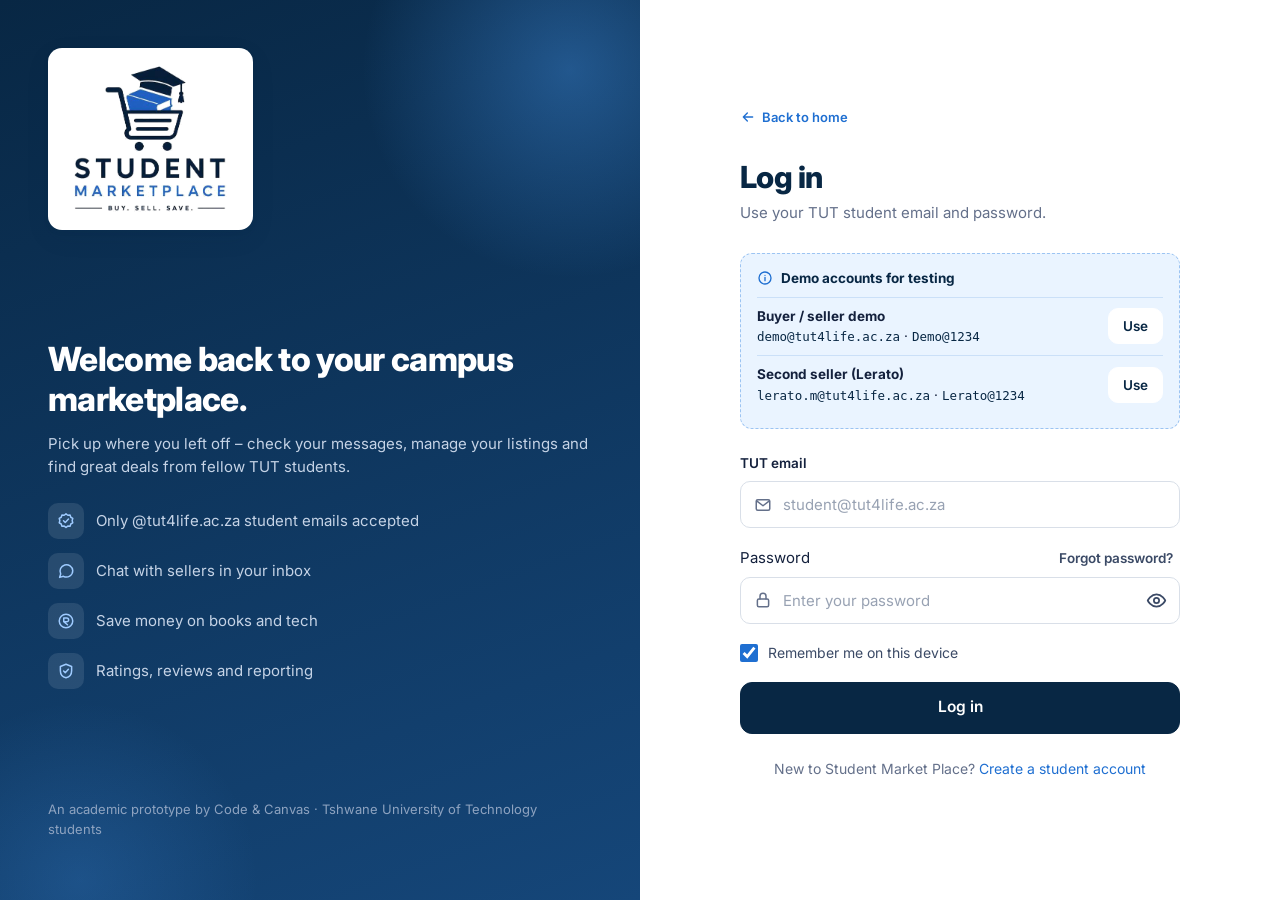
==== login.html @ 73129b5f "Complete Student Market Place prototype Co-Authored-By: Claude Opus 5.5 <noreply@anthropic.com>" ====
<!DOCTYPE html>
<html lang="en-ZA">
<head>
  <meta charset="utf-8">
  <meta name="viewport" content="width=device-width, initial-scale=1">
  <title>Log in | Student Market Place</title>
  <meta name="description" content="Log in to Student Market Place with your TUT student email.">
  <meta name="theme-color" content="#082744">
  <link rel="icon" href="favicon.ico" sizes="any">
  <link rel="apple-touch-icon" href="assets/images/apple-touch-icon.png">
  <link rel="preconnect" href="https://fonts.googleapis.com">
  <link rel="preconnect" href="https://fonts.gstatic.com" crossorigin>
  <link href="https://fonts.googleapis.com/css2?family=Inter:wght@400;500;600;700;800&display=swap" rel="stylesheet">
  <link rel="stylesheet" href="css/style.css">
  <script src="js/data.js" defer></script>
  <script src="js/app.js" defer></script>
  <script src="js/services.js" defer></script>
  <script src="js/auth.js" defer></script>
</head>
<body data-page="login" data-no-bottom-nav>
  <main id="main" class="auth-page">
    <aside class="auth-aside" aria-label="About Student Market Place">
      <a class="logo-chip" href="index.html" style="align-self:flex-start"><img src="assets/images/logo.png" alt="Student Marketplace – Buy. Sell. Save. (home)" width="419" height="400"></a>
      <div>
        <h2>Welcome back to your campus marketplace.</h2>
        <p>Pick up where you left off – check your messages, manage your listings and find great deals from fellow TUT students.</p>
        <ul id="aside-points"></ul>
      </div>
      <p class="aside-foot">An academic prototype by Code &amp; Canvas · Tshwane University of Technology students</p>
    </aside>

    <div class="auth-main">
      <div class="auth-card">
        <div class="auth-top">
          <a href="index.html" class="link-arrow small"><svg viewBox="0 0 24 24" fill="none" stroke="currentColor" stroke-width="2" stroke-linecap="round" stroke-linejoin="round" aria-hidden="true" style="transform:rotate(180deg)"><path d="M5 12h14M13 6l6 6-6 6"/></svg>Back to home</a>
          <img class="mobile-logo" src="assets/images/logo-mark.png" alt="Student Marketplace" width="40" height="40">
        </div>

        <h1>Log in</h1>
        <p class="lead">Use your TUT student email and password.</p>

        <div class="demo-box" id="demo-box">
          <div class="demo-title"><svg viewBox="0 0 24 24" fill="none" stroke="currentColor" stroke-width="2" stroke-linecap="round" aria-hidden="true"><circle cx="12" cy="12" r="9"/><path d="M12 11v5M12 8h.01"/></svg>Demo accounts for testing</div>
          <div class="demo-account">
            <div><strong>Buyer / seller demo</strong><br><code>demo@tut4life.ac.za</code> · <code>Demo@1234</code></div>
            <button type="button" class="btn btn-sm btn-white" data-demo="demo@tut4life.ac.za|Demo@1234">Use</button>
          </div>
          <div class="demo-account">
            <div><strong>Second seller (Lerato)</strong><br><code>lerato.m@tut4life.ac.za</code> · <code>Lerato@1234</code></div>
            <button type="button" class="btn btn-sm btn-white" data-demo="lerato.m@tut4life.ac.za|Lerato@1234">Use</button>
          </div>
        </div>

        <div id="form-alert" aria-live="assertive"></div>

        <form id="login-form" class="form-grid" novalidate>
          <div class="field">
            <label for="email">TUT email</label>
            <div class="input-group">
              <svg class="icon" viewBox="0 0 24 24" fill="none" stroke="currentColor" stroke-width="2" stroke-linecap="round" stroke-linejoin="round" aria-hidden="true"><rect x="3" y="5" width="18" height="14" rx="2"/><path d="m3.5 6.5 8.5 6.5 8.5-6.5"/></svg>
              <input class="input" id="email" type="email" autocomplete="username" placeholder="student@tut4life.ac.za" required>
            </div>
          </div>
          <div class="field">
            <div class="label-row"><label for="password">Password</label><button type="button" class="btn btn-ghost btn-sm" id="forgot-link" style="min-height:0;padding:2px 6px">Forgot password?</button></div>
            <div class="input-group">
              <svg class="icon" viewBox="0 0 24 24" fill="none" stroke="currentColor" stroke-width="2" stroke-linecap="round" stroke-linejoin="round" aria-hidden="true"><rect x="4.5" y="10.5" width="15" height="10.5" rx="2"/><path d="M8 10.5V7a4 4 0 0 1 8 0v3.5"/></svg>
              <input class="input" id="password" type="password" autocomplete="current-password" placeholder="Enter your password" required>
              <button type="button" class="icon-btn input-action" data-toggle-password="password" aria-label="Show password"></button>
            </div>
          </div>
          <label class="checkbox"><input type="checkbox" id="remember" checked> <span>Remember me on this device</span></label>
          <button type="submit" class="btn btn-primary btn-lg btn-block">Log in</button>
        </form>

        <p class="auth-switch">New to Student Market Place? <a href="register.html">Create a student account</a></p>
      </div>
    </div>
  </main>
</body>
</html>
---- css/style.css ----
/* ==========================================================
   Student Market Place – design system
   One stylesheet shared by every page:
   1. Tokens   2. Base   3. Layout   4. Components
   5. Header / footer / mobile nav   6. Page sections
   7. Responsive rules
   ========================================================== */

/* ---------- 1. Tokens ---------- */
:root {
  --navy: #082744;
  --navy-2: #0d3561;
  --navy-3: #154679;
  --blue: #1f6fd1;
  --blue-hover: #1a5fb4;
  --sky: #4da3ff;
  --light-blue: #eaf4ff;
  --light-blue-2: #d6e8ff;
  --white: #ffffff;
  --bg: #f6f8fb;
  --surface-2: #f9fbfd;
  --text: #14213d;
  --text-2: #3b4a66;
  --muted: #64708a;
  --border: #e5e7eb;
  --border-2: #edf0f5;
  --success: #0f7a55;
  --success-bg: #e7f7ef;
  --danger: #c8312b;
  --danger-bg: #fdecec;
  --warning: #a35a00;
  --warning-bg: #fff4e0;
  --star: #f5a524;

  --radius-sm: 10px;
  --radius: 12px;
  --radius-lg: 16px;
  --radius-pill: 999px;

  --shadow-xs: 0 1px 2px rgba(8, 39, 68, .06);
  --shadow-sm: 0 2px 8px rgba(8, 39, 68, .06), 0 1px 2px rgba(8, 39, 68, .04);
  --shadow: 0 8px 24px rgba(8, 39, 68, .08), 0 2px 6px rgba(8, 39, 68, .04);
  --shadow-lg: 0 20px 48px rgba(8, 39, 68, .14), 0 4px 12px rgba(8, 39, 68, .06);
  --ring: 0 0 0 3px rgba(31, 111, 209, .28);

  --font: "Inter", system-ui, -apple-system, "Segoe UI", Roboto, Arial, sans-serif;
  --ease: cubic-bezier(.2, .7, .2, 1);
  --t-fast: 150ms;
  --t: 220ms;

  --header-h: 68px;
  --bottom-nav-h: 0px;
  --container: 1200px;
  --gutter: 24px;
}

/* ---------- 2. Base ---------- */
*, *::before, *::after { box-sizing: border-box; }
html { -webkit-text-size-adjust: 100%; scroll-behavior: smooth; }
body {
  margin: 0;
  font-family: var(--font);
  font-size: 15px;
  line-height: 1.55;
  color: var(--text);
  background: var(--bg);
  -webkit-font-smoothing: antialiased;
  overflow-x: hidden;
  padding-bottom: var(--bottom-nav-h);
}
img, svg { display: block; max-width: 100%; }
svg { flex-shrink: 0; }
h1, h2, h3, h4 { margin: 0 0 .4em; line-height: 1.2; letter-spacing: -0.02em; color: var(--navy); }
h1 { font-size: clamp(1.9rem, 3.4vw, 2.75rem); font-weight: 800; }
h2 { font-size: clamp(1.4rem, 2.4vw, 1.85rem); font-weight: 800; }
h3 { font-size: 1.1rem; font-weight: 700; }
p { margin: 0 0 1em; }
a { color: var(--blue); text-decoration: none; }
a:hover { color: var(--blue-hover); }
button, input, select, textarea { font: inherit; color: inherit; }
button { cursor: pointer; }
:focus-visible { outline: 2px solid var(--blue); outline-offset: 2px; border-radius: 6px; }
::selection { background: var(--light-blue-2); }
.sr-only {
  position: absolute; width: 1px; height: 1px; padding: 0; margin: -1px;
  overflow: hidden; clip: rect(0, 0, 0, 0); white-space: nowrap; border: 0;
}
.skip-link {
  position: absolute; left: 12px; top: -60px; z-index: 200;
  background: var(--navy); color: #fff; padding: 10px 16px; border-radius: var(--radius-sm);
}
.skip-link:focus { top: 12px; color: #fff; }
.muted { color: var(--muted); }
.small { font-size: 13px; }
.nowrap { white-space: nowrap; }
.text-center { text-align: center; }
[hidden] { display: none !important; }

/* ---------- 3. Layout ---------- */
.container { width: 100%; max-width: var(--container); margin: 0 auto; padding: 0 var(--gutter); }
.section { padding: 72px 0; }
.section-sm { padding: 40px 0; }
.section-white { background: var(--white); }
.page { padding-top: 32px; padding-bottom: 72px; min-height: calc(100vh - var(--header-h) - 200px); }
.stack > * + * { margin-top: 16px; }
.row { display: flex; align-items: center; gap: 12px; }
.row-wrap { flex-wrap: wrap; }
.row-between { justify-content: space-between; }
.grid { display: grid; gap: 24px; }
.grid-2 { grid-template-columns: repeat(2, minmax(0, 1fr)); }
.grid-3 { grid-template-columns: repeat(3, minmax(0, 1fr)); }
.grid-4 { grid-template-columns: repeat(4, minmax(0, 1fr)); }

.section-head { display: flex; align-items: flex-end; justify-content: space-between; gap: 16px; margin-bottom: 28px; flex-wrap: wrap; }
.section-head h2 { margin: 0; }
.section-head p { margin: 6px 0 0; color: var(--muted); max-width: 560px; }
.eyebrow {
  display: inline-flex; align-items: center; gap: 6px;
  font-size: 12.5px; font-weight: 700; letter-spacing: .04em; color: var(--blue);
  background: var(--light-blue); padding: 6px 12px; border-radius: var(--radius-pill); margin-bottom: 14px;
}
.eyebrow svg { width: 15px; height: 15px; }
.link-arrow { display: inline-flex; align-items: center; gap: 6px; font-weight: 600; }
.link-arrow svg { width: 16px; height: 16px; transition: transform var(--t-fast) var(--ease); }
.link-arrow:hover svg { transform: translateX(3px); }

/* ---------- 4. Components ---------- */

/* Icons */
.icon { width: 20px; height: 20px; flex-shrink: 0; }
.icon-sm { width: 16px; height: 16px; }
.icon-xs { width: 14px; height: 14px; }

/* Buttons */
.btn {
  --btn-bg: var(--white); --btn-color: var(--navy); --btn-border: var(--border);
  display: inline-flex; align-items: center; justify-content: center; gap: 8px;
  min-height: 44px; padding: 10px 20px;
  font-weight: 600; font-size: 14.5px; line-height: 1.2; white-space: nowrap;
  color: var(--btn-color); background: var(--btn-bg);
  border: 1px solid var(--btn-border); border-radius: var(--radius-sm);
  transition: background var(--t-fast) var(--ease), border-color var(--t-fast) var(--ease),
              box-shadow var(--t-fast) var(--ease), transform var(--t-fast) var(--ease), color var(--t-fast);
  text-decoration: none;
}
.btn:hover { color: var(--btn-color); transform: translateY(-1px); box-shadow: var(--shadow-sm); }
.btn:active { transform: translateY(0); }
.btn:focus-visible { outline: none; box-shadow: var(--ring); }
.btn svg { width: 18px; height: 18px; }
.btn-primary { --btn-bg: var(--navy); --btn-color: #fff; --btn-border: var(--navy); }
.btn-primary:hover { --btn-bg: var(--navy-2); }
.btn-blue { --btn-bg: var(--blue); --btn-color: #fff; --btn-border: var(--blue); }
.btn-blue:hover { --btn-bg: var(--blue-hover); }
.btn-light { --btn-bg: var(--light-blue); --btn-color: var(--navy); --btn-border: transparent; }
.btn-light:hover { --btn-bg: var(--light-blue-2); }
.btn-outline { --btn-bg: transparent; --btn-color: var(--navy); --btn-border: #cfd8e6; }
.btn-outline:hover { --btn-bg: var(--white); --btn-border: var(--blue); }
.btn-ghost { --btn-bg: transparent; --btn-color: var(--text-2); --btn-border: transparent; }
.btn-ghost:hover { --btn-bg: var(--light-blue); box-shadow: none; }
.btn-danger { --btn-bg: var(--danger); --btn-color: #fff; --btn-border: var(--danger); }
.btn-danger:hover { --btn-bg: #ad2721; }
.btn-danger-soft { --btn-bg: var(--danger-bg); --btn-color: var(--danger); --btn-border: transparent; }
.btn-white { --btn-bg: #fff; --btn-color: var(--navy); --btn-border: #fff; }
.btn-on-dark { --btn-bg: rgba(255,255,255,.08); --btn-color: #fff; --btn-border: rgba(255,255,255,.28); }
.btn-on-dark:hover { --btn-bg: rgba(255,255,255,.16); }
.btn-sm { min-height: 36px; padding: 7px 14px; font-size: 13.5px; }
.btn-sm svg { width: 16px; height: 16px; }
.btn-lg { min-height: 52px; padding: 14px 26px; font-size: 15.5px; border-radius: var(--radius); }
.btn-block { width: 100%; }
.btn[disabled], .btn.is-disabled { opacity: .55; pointer-events: none; }
.icon-btn {
  position: relative; display: inline-grid; place-items: center;
  width: 42px; height: 42px; border-radius: var(--radius-sm);
  background: transparent; border: 1px solid transparent; color: var(--text-2);
  transition: background var(--t-fast), color var(--t-fast), border-color var(--t-fast);
}
.icon-btn:hover { background: var(--light-blue); color: var(--navy); }
.icon-btn svg { width: 21px; height: 21px; }
.icon-btn.bordered { border-color: var(--border); background: var(--white); }
.count-badge {
  position: absolute; top: 3px; right: 2px; min-width: 18px; height: 18px; padding: 0 5px;
  display: grid; place-items: center; border-radius: var(--radius-pill);
  background: var(--danger); color: #fff; font-size: 11px; font-weight: 700; line-height: 1;
  border: 2px solid #fff;
}

/* Cards */
.card {
  background: var(--white); border: 1px solid var(--border-2);
  border-radius: var(--radius-lg); box-shadow: var(--shadow-sm);
}
.card-pad { padding: 24px; }
.card-head { display: flex; align-items: center; justify-content: space-between; gap: 12px; padding: 18px 22px; border-bottom: 1px solid var(--border-2); }
.card-head h2, .card-head h3 { margin: 0; font-size: 1.05rem; }
.card-body { padding: 22px; }
.card-hover { transition: transform var(--t) var(--ease), box-shadow var(--t) var(--ease), border-color var(--t); }
.card-hover:hover { transform: translateY(-3px); box-shadow: var(--shadow); border-color: var(--light-blue-2); }

/* Badges */
.badge {
  display: inline-flex; align-items: center; gap: 5px;
  padding: 4px 10px; border-radius: var(--radius-pill);
  font-size: 12px; font-weight: 600; line-height: 1.3; white-space: nowrap;
  background: var(--light-blue); color: var(--navy-2);
}
.badge svg { width: 14px; height: 14px; }
.badge-verified { background: var(--success-bg); color: var(--success); }
.badge-sold { background: var(--navy); color: #fff; }
.badge-warning { background: var(--warning-bg); color: var(--warning); }
.badge-danger { background: var(--danger-bg); color: var(--danger); }
.badge-neutral { background: #eef1f6; color: var(--text-2); }
.badge-glass { background: rgba(255,255,255,.92); color: var(--navy); backdrop-filter: blur(6px); box-shadow: var(--shadow-xs); }
.verified-tick { color: var(--blue); width: 16px; height: 16px; flex-shrink: 0; }

/* Avatars */
.avatar {
  --size: 40px;
  width: var(--size); height: var(--size); flex-shrink: 0;
  display: inline-grid; place-items: center; border-radius: 50%;
  font-weight: 700; font-size: calc(var(--size) * .38); color: #fff; letter-spacing: .02em;
  background: var(--avatar-bg, var(--blue)); user-select: none;
}
.avatar-xs { --size: 24px; }
.avatar-sm { --size: 32px; }
.avatar-lg { --size: 56px; }
.avatar-xl { --size: 96px; border: 4px solid #fff; box-shadow: var(--shadow); }

/* Stars */
.stars { display: inline-flex; gap: 2px; color: var(--star); }
.stars svg { width: 16px; height: 16px; }
.stars .off { color: #d5dbe5; }
.rating-inline { display: inline-flex; align-items: center; gap: 4px; font-weight: 600; color: var(--text); font-size: 13px; }
.rating-inline svg { width: 14px; height: 14px; color: var(--star); fill: var(--star); }

/* Forms */
.form-grid { display: grid; gap: 18px; }
.form-row { display: grid; grid-template-columns: repeat(2, minmax(0, 1fr)); gap: 18px; }
.field { display: flex; flex-direction: column; gap: 7px; }
.field > label, .label { font-size: 13.5px; font-weight: 600; color: var(--text); }
.label-row { display: flex; justify-content: space-between; align-items: baseline; gap: 8px; }
.input, .select, .textarea {
  width: 100%; min-height: 46px; padding: 11px 14px;
  background: var(--white); border: 1px solid #d9dfe8; border-radius: var(--radius-sm);
  font-size: 15px; color: var(--text);
  transition: border-color var(--t-fast), box-shadow var(--t-fast), background var(--t-fast);
}
.input::placeholder, .textarea::placeholder { color: #98a2b3; }
.input:hover, .select:hover, .textarea:hover { border-color: #b9c4d4; }
.input:focus, .select:focus, .textarea:focus { outline: none; border-color: var(--blue); box-shadow: var(--ring); }
.textarea { min-height: 120px; resize: vertical; line-height: 1.5; }
.select {
  appearance: none; padding-right: 40px; cursor: pointer;
  background-image: url("data:image/svg+xml,%3Csvg xmlns='http://www.w3.org/2000/svg' viewBox='0 0 24 24' fill='none' stroke='%2364708a' stroke-width='2' stroke-linecap='round' stroke-linejoin='round'%3E%3Cpath d='m6 9 6 6 6-6'/%3E%3C/svg%3E");
  background-repeat: no-repeat; background-position: right 12px center; background-size: 18px;
}
.input-group { position: relative; }
.input-group .input { padding-left: 42px; }
.input-group > .icon { position: absolute; left: 14px; top: 50%; transform: translateY(-50%); color: var(--muted); width: 18px; height: 18px; pointer-events: none; }
.input-group .input-action { position: absolute; right: 6px; top: 50%; transform: translateY(-50%); width: 36px; height: 36px; }
.input-prefix { position: relative; }
.input-prefix span { position: absolute; left: 14px; top: 50%; transform: translateY(-50%); font-weight: 700; color: var(--muted); }
.input-prefix .input { padding-left: 34px; }
.hint { font-size: 12.5px; color: var(--muted); display: flex; align-items: center; gap: 6px; }
.hint svg { width: 14px; height: 14px; }
.field-msg { font-size: 13px; font-weight: 500; display: flex; align-items: flex-start; gap: 6px; }
.field-msg svg { width: 15px; height: 15px; margin-top: 2px; flex-shrink: 0; }
.field-msg.error { color: var(--danger); }
.field-msg.success { color: var(--success); }
.field.has-error .input, .field.has-error .select, .field.has-error .textarea { border-color: var(--danger); background: #fffafa; }
.field.has-error .input:focus, .field.has-error .textarea:focus { box-shadow: 0 0 0 3px rgba(200, 49, 43, .18); }
.field.is-valid .input { border-color: #5cc19b; }
.checkbox { display: inline-flex; align-items: flex-start; gap: 10px; cursor: pointer; font-size: 14px; color: var(--text-2); }
.checkbox input { width: 18px; height: 18px; margin: 2px 0 0; accent-color: var(--blue); flex-shrink: 0; }
.char-count { font-size: 12px; color: var(--muted); text-align: right; }

/* Alerts / banners */
.alert {
  display: flex; gap: 12px; align-items: flex-start;
  padding: 14px 16px; border-radius: var(--radius); font-size: 14px;
  background: var(--light-blue); color: var(--navy-2); border: 1px solid var(--light-blue-2);
}
.alert svg { width: 20px; height: 20px; flex-shrink: 0; margin-top: 1px; }
.alert strong { display: block; margin-bottom: 2px; }
.alert p { margin: 0; }
.alert-error { background: var(--danger-bg); color: #8f1f1a; border-color: #f7cfcd; }
.alert-success { background: var(--success-bg); color: #0b5c40; border-color: #bfe8d4; }
.alert-warning { background: var(--warning-bg); color: #7a4300; border-color: #fbdca8; }

/* Tabs */
.tabs { display: flex; gap: 4px; border-bottom: 1px solid var(--border); overflow-x: auto; scrollbar-width: none; }
.tabs::-webkit-scrollbar { display: none; }
.tab {
  position: relative; padding: 12px 16px; background: none; border: 0;
  font-weight: 600; color: var(--muted); white-space: nowrap;
  display: inline-flex; align-items: center; gap: 8px;
}
.tab:hover { color: var(--navy); }
.tab[aria-selected="true"] { color: var(--navy); }
.tab[aria-selected="true"]::after { content: ""; position: absolute; left: 12px; right: 12px; bottom: -1px; height: 3px; border-radius: 3px 3px 0 0; background: var(--blue); }
.tab .badge { padding: 2px 8px; font-size: 11.5px; }

/* Empty states */
.empty-state {
  text-align: center; padding: 48px 24px; max-width: 420px; margin: 0 auto;
  display: flex; flex-direction: column; align-items: center;
}
.empty-state .empty-icon {
  width: 72px; height: 72px; border-radius: 22px; display: grid; place-items: center;
  background: var(--light-blue); color: var(--blue); margin-bottom: 18px;
}
.empty-state .empty-icon svg { width: 32px; height: 32px; }
.empty-state h3 { margin-bottom: 6px; }
.empty-state p { color: var(--muted); margin-bottom: 20px; }

/* Skeleton loaders */
.skeleton { position: relative; overflow: hidden; background: #edf1f7; }
.skeleton::after {
  content: ""; position: absolute; inset: 0; transform: translateX(-100%);
  background: linear-gradient(90deg, transparent, rgba(255,255,255,.65), transparent);
  animation: shimmer 1.2s infinite;
}
.skeleton-line { height: 12px; border-radius: 6px; margin-top: 10px; }
@keyframes shimmer { to { transform: translateX(100%); } }

/* Modal */
.modal-backdrop {
  position: fixed; inset: 0; z-index: 300;
  background: rgba(8, 25, 45, .55); backdrop-filter: blur(3px);
  display: flex; align-items: center; justify-content: center; padding: 20px;
  opacity: 0; transition: opacity var(--t) var(--ease);
}
.modal-backdrop.open { opacity: 1; }
.modal {
  width: 100%; max-width: 480px; max-height: calc(100vh - 40px); overflow-y: auto;
  background: var(--white); border-radius: var(--radius-lg); box-shadow: var(--shadow-lg);
  transform: translateY(12px) scale(.98); transition: transform var(--t) var(--ease);
}
.modal-backdrop.open .modal { transform: none; }
.modal-lg { max-width: 600px; }
.modal-header { display: flex; align-items: flex-start; gap: 14px; padding: 22px 22px 0; }
.modal-header h2 { font-size: 1.2rem; margin: 0; }
.modal-header p { margin: 4px 0 0; color: var(--muted); font-size: 14px; }
.modal-icon { width: 44px; height: 44px; border-radius: 12px; display: grid; place-items: center; background: var(--light-blue); color: var(--blue); flex-shrink: 0; }
.modal-icon svg { width: 22px; height: 22px; }
.modal-icon.danger { background: var(--danger-bg); color: var(--danger); }
.modal-icon.success { background: var(--success-bg); color: var(--success); }
.modal-close { margin-left: auto; margin-top: -6px; margin-right: -8px; }
.modal-body { padding: 18px 22px; }
.modal-footer { display: flex; justify-content: flex-end; gap: 10px; padding: 0 22px 22px; flex-wrap: wrap; }
body.modal-open { overflow: hidden; }

/* Toasts */
.toast-region { position: fixed; z-index: 400; top: calc(var(--header-h) + 12px); right: 20px; display: flex; flex-direction: column; gap: 10px; pointer-events: none; }
.toast {
  pointer-events: auto; display: flex; align-items: center; gap: 12px;
  min-width: 260px; max-width: 380px; padding: 13px 16px;
  background: var(--navy); color: #fff; border-radius: var(--radius); box-shadow: var(--shadow-lg);
  font-size: 14px; font-weight: 500;
  transform: translateY(-8px); opacity: 0; transition: transform var(--t) var(--ease), opacity var(--t) var(--ease);
}
.toast.show { transform: none; opacity: 1; }
.toast .toast-icon { width: 28px; height: 28px; border-radius: 8px; display: grid; place-items: center; background: rgba(255,255,255,.12); flex-shrink: 0; }
.toast .toast-icon svg { width: 17px; height: 17px; }
.toast.success .toast-icon { background: #1d9a6c; }
.toast.error .toast-icon { background: var(--danger); }

/* Product cards */
.product-grid { display: grid; grid-template-columns: repeat(auto-fill, minmax(230px, 1fr)); gap: 22px; }
.product-card {
  position: relative; display: flex; flex-direction: column;
  background: var(--white); border: 1px solid var(--border-2); border-radius: var(--radius-lg);
  overflow: hidden; box-shadow: var(--shadow-xs);
  transition: transform var(--t) var(--ease), box-shadow var(--t) var(--ease), border-color var(--t);
}
.product-card:hover { transform: translateY(-4px); box-shadow: var(--shadow); border-color: var(--light-blue-2); }
.pc-media { position: relative; display: block; aspect-ratio: 4 / 3; background: #edf1f7; overflow: hidden; }
.pc-media img { width: 100%; height: 100%; object-fit: cover; transition: transform 400ms var(--ease), opacity var(--t); }
.pc-media img.loading { opacity: 0; }
.product-card:hover .pc-media img { transform: scale(1.04); }
.pc-media .badge { position: absolute; left: 12px; top: 12px; }
.pc-media .badge-sold { left: auto; right: 12px; top: auto; bottom: 12px; }
.product-card.is-sold .pc-media img { filter: grayscale(.6); opacity: .75; }
.fav-btn {
  position: absolute; top: 10px; right: 10px; z-index: 2;
  width: 36px; height: 36px; border-radius: 50%; display: grid; place-items: center;
  background: rgba(255,255,255,.94); border: 0; color: var(--text-2); box-shadow: var(--shadow-sm);
  transition: transform var(--t-fast) var(--ease), color var(--t-fast);
}
.fav-btn svg { width: 18px; height: 18px; transition: fill var(--t-fast); }
.fav-btn:hover { transform: scale(1.08); color: var(--danger); }
.fav-btn[aria-pressed="true"] { color: var(--danger); }
.fav-btn[aria-pressed="true"] svg { fill: var(--danger); animation: pop 280ms var(--ease); }
@keyframes pop { 50% { transform: scale(1.3); } }
.pc-body { padding: 14px 16px 16px; display: flex; flex-direction: column; gap: 8px; flex: 1; }
.pc-price { font-size: 1.25rem; font-weight: 800; color: var(--navy); letter-spacing: -0.02em; line-height: 1.1; }
.pc-title { font-size: 14.5px; font-weight: 600; margin: 0; line-height: 1.35; color: var(--text); display: -webkit-box; -webkit-line-clamp: 2; -webkit-box-orient: vertical; overflow: hidden; min-height: 2.7em; }
.pc-title a { color: inherit; }
.pc-title a::after { content: ""; position: absolute; inset: 0; z-index: 1; }
.pc-title a:focus-visible { outline: none; }
.product-card:focus-within { box-shadow: var(--ring), var(--shadow); }
.pc-meta { display: flex; flex-wrap: wrap; align-items: center; gap: 4px 10px; font-size: 12.5px; color: var(--muted); }
.pc-meta span { display: inline-flex; align-items: center; gap: 4px; }
.pc-meta svg { width: 13px; height: 13px; }
.pc-seller { display: flex; align-items: center; gap: 8px; padding-top: 10px; margin-top: auto; border-top: 1px solid var(--border-2); font-size: 13px; }
.pc-seller .name { font-weight: 600; color: var(--text); white-space: nowrap; overflow: hidden; text-overflow: ellipsis; }
.pc-seller .rating-inline { margin-left: auto; }
.pc-actions { display: flex; gap: 8px; position: relative; z-index: 2; }
.pc-actions .btn { flex: 1; }

/* Skeleton product card */
.product-card.skeleton-card .pc-media { aspect-ratio: 4 / 3; }

/* Mini list item (dashboard, messages previews) */
.list { display: flex; flex-direction: column; }
.list-item { display: flex; align-items: center; gap: 14px; padding: 14px 22px; border-bottom: 1px solid var(--border-2); }
.list-item:last-child { border-bottom: 0; }
.list-item .thumb { width: 56px; height: 56px; border-radius: 10px; object-fit: cover; flex-shrink: 0; background: #edf1f7; }
.list-item .grow { flex: 1; min-width: 0; }
.list-item .title { font-weight: 600; color: var(--text); white-space: nowrap; overflow: hidden; text-overflow: ellipsis; display: block; }
.list-item .sub { display: block; font-size: 13px; color: var(--muted); white-space: nowrap; overflow: hidden; text-overflow: ellipsis; }
a.list-item:hover { background: var(--surface-2); }

/* ---------- 5. Header / footer / mobile nav ---------- */
.site-header {
  position: sticky; top: 0; z-index: 100; height: var(--header-h);
  background: rgba(255, 255, 255, .9); backdrop-filter: saturate(180%) blur(14px);
  border-bottom: 1px solid var(--border-2);
}
.header-inner { height: 100%; display: flex; align-items: center; gap: 24px; }
.brand { display: flex; align-items: center; flex-shrink: 0; }
.brand img { height: 40px; width: auto; }
.brand .brand-mark { display: none; height: 38px; width: auto; }
.main-nav { display: flex; align-items: center; gap: 2px; margin: 0 auto; }
.main-nav a {
  position: relative; padding: 9px 14px; border-radius: var(--radius-sm);
  font-weight: 600; font-size: 14.5px; color: var(--text-2);
  transition: background var(--t-fast), color var(--t-fast);
}
.main-nav a:hover { background: var(--light-blue); color: var(--navy); }
.main-nav a[aria-current="page"] { color: var(--navy); }
.main-nav a[aria-current="page"]::after { content: ""; position: absolute; left: 14px; right: 14px; bottom: 2px; height: 2px; border-radius: 2px; background: var(--blue); }
.header-actions { display: flex; align-items: center; gap: 6px; }
.header-actions .btn { min-height: 40px; }
.menu-toggle { display: none; }
.user-menu { position: relative; }
.user-trigger { display: flex; align-items: center; gap: 8px; padding: 4px 8px 4px 4px; border-radius: var(--radius-pill); border: 1px solid var(--border); background: #fff; }
.user-trigger:hover { border-color: var(--light-blue-2); background: var(--surface-2); }
.user-trigger .name { font-weight: 600; font-size: 14px; }
.user-trigger svg { width: 16px; height: 16px; color: var(--muted); }
.dropdown {
  position: absolute; right: 0; top: calc(100% + 8px); min-width: 230px;
  background: #fff; border: 1px solid var(--border-2); border-radius: var(--radius); box-shadow: var(--shadow-lg);
  padding: 8px; opacity: 0; visibility: hidden; transform: translateY(-6px);
  transition: opacity var(--t-fast), transform var(--t-fast), visibility var(--t-fast);
}
.dropdown.open { opacity: 1; visibility: visible; transform: none; }
.dropdown-head { padding: 10px 12px 12px; border-bottom: 1px solid var(--border-2); margin-bottom: 6px; }
.dropdown-head strong { display: block; }
.dropdown a, .dropdown button {
  display: flex; align-items: center; gap: 10px; width: 100%;
  padding: 10px 12px; border-radius: 8px; border: 0; background: none; text-align: left;
  color: var(--text-2); font-weight: 500; font-size: 14px;
}
.dropdown a:hover, .dropdown button:hover { background: var(--light-blue); color: var(--navy); }
.dropdown svg { width: 18px; height: 18px; }
.dropdown .danger { color: var(--danger); }

/* Mobile drawer */
.mobile-menu {
  position: fixed; inset: var(--header-h) 0 0 0; z-index: 99;
  background: rgba(8, 25, 45, .4); opacity: 0; visibility: hidden; transition: opacity var(--t), visibility var(--t);
}
.mobile-menu.open { opacity: 1; visibility: visible; }
.mobile-menu-panel {
  background: #fff; padding: 12px var(--gutter) 24px; border-bottom-left-radius: 20px; border-bottom-right-radius: 20px;
  box-shadow: var(--shadow-lg); transform: translateY(-12px); transition: transform var(--t) var(--ease);
}
.mobile-menu.open .mobile-menu-panel { transform: none; }
.mobile-menu-panel a { display: flex; align-items: center; gap: 12px; padding: 13px 8px; font-weight: 600; color: var(--text); border-bottom: 1px solid var(--border-2); }
.mobile-menu-panel a svg { width: 20px; height: 20px; color: var(--blue); }
.mobile-menu-panel .btn-row { display: grid; grid-template-columns: 1fr 1fr; gap: 10px; margin-top: 18px; }
.mobile-menu-panel .btn-row a { border: 1px solid; justify-content: center; }

/* Bottom nav (mobile only) */
.bottom-nav { display: none; }

/* Footer */
.site-footer { background: var(--navy); color: #c5d3e6; padding: 56px 0 28px; margin-top: 0; }
.footer-grid { display: grid; grid-template-columns: 1.6fr 1fr 1fr 1.2fr; gap: 40px; }
.footer-brand .logo-chip { display: inline-flex; background: #fff; padding: 10px 14px; border-radius: var(--radius); margin-bottom: 16px; }
.footer-brand .logo-chip img { height: 36px; width: auto; }
.footer-brand p { color: #a9bbd3; font-size: 14px; max-width: 320px; }
.site-footer h3 { color: #fff; font-size: 14px; margin-bottom: 14px; }
.site-footer ul { list-style: none; margin: 0; padding: 0; display: grid; gap: 9px; }
.site-footer a { color: #c5d3e6; font-size: 14px; }
.site-footer a:hover { color: #fff; }
.footer-contact li { display: flex; gap: 10px; align-items: flex-start; font-size: 14px; }
.footer-contact svg { width: 17px; height: 17px; margin-top: 2px; color: var(--sky); flex-shrink: 0; }
.footer-bottom { display: flex; justify-content: space-between; gap: 16px; flex-wrap: wrap; border-top: 1px solid rgba(255,255,255,.1); margin-top: 40px; padding-top: 22px; font-size: 13px; color: #8ea3c0; }

/* ---------- 6. Page sections ---------- */

/* Hero */
.hero { position: relative; background: linear-gradient(180deg, #fff 0%, var(--bg) 100%); overflow: hidden; }
.hero::before {
  content: ""; position: absolute; width: 720px; height: 720px; right: -220px; top: -260px; border-radius: 50%;
  background: radial-gradient(circle, rgba(77,163,255,.18), rgba(77,163,255,0) 65%); pointer-events: none;
}
.hero-inner { position: relative; display: grid; grid-template-columns: 1.08fr .92fr; gap: 48px; align-items: center; padding-top: 64px; padding-bottom: 72px; }
.hero h1 { font-size: clamp(2.2rem, 4.6vw, 3.6rem); letter-spacing: -0.035em; margin-bottom: 16px; }
.hero h1 .accent { color: var(--blue); }
.hero-lead { font-size: 1.12rem; color: var(--text-2); max-width: 520px; margin-bottom: 28px; }
.hero-search {
  display: flex; align-items: center; gap: 0; background: #fff; border: 1px solid var(--border);
  border-radius: 14px; padding: 6px; box-shadow: var(--shadow); max-width: 600px;
}
.hero-search .hs-input { flex: 1; display: flex; align-items: center; gap: 10px; padding: 0 12px; min-width: 0; }
.hero-search .hs-input svg { width: 20px; height: 20px; color: var(--muted); flex-shrink: 0; }
.hero-search input { border: 0; outline: none; background: none; min-height: 46px; width: 100%; font-size: 15px; }
.hero-search select { border: 0; border-left: 1px solid var(--border); border-radius: 0; min-height: 34px; padding: 0 34px 0 14px; background-color: transparent; box-shadow: none; width: auto; color: var(--text-2); font-weight: 500; }
.hero-search select:focus { box-shadow: none; }
.hero-search .btn { margin-left: 6px; }
.hero-search-msg { margin-top: 10px; min-height: 20px; }
.hero-ctas { display: flex; gap: 12px; flex-wrap: wrap; margin-top: 14px; }
.hero-stats { display: flex; gap: 32px; margin-top: 36px; flex-wrap: wrap; }
.hero-stats strong { display: block; font-size: 1.5rem; color: var(--navy); font-weight: 800; letter-spacing: -0.02em; }
.hero-stats span { font-size: 13px; color: var(--muted); }

.hero-visual { position: relative; height: 470px; }
.hero-visual .float-card {
  position: absolute; width: 230px; background: #fff; border-radius: var(--radius-lg); box-shadow: var(--shadow-lg);
  overflow: hidden; border: 1px solid var(--border-2); transition: transform 400ms var(--ease);
}
.hero-visual .float-card img { aspect-ratio: 4/3; width: 100%; object-fit: cover; }
.hero-visual .float-card .fc-body { padding: 12px 14px 14px; }
.hero-visual .float-card .fc-price { font-weight: 800; color: var(--navy); font-size: 1.1rem; }
.hero-visual .float-card .fc-title { font-size: 13px; font-weight: 600; white-space: nowrap; overflow: hidden; text-overflow: ellipsis; }
.hero-visual .float-card .fc-meta { font-size: 12px; color: var(--muted); display: flex; align-items: center; gap: 4px; margin-top: 4px; }
.hero-visual .float-card .fc-meta svg { width: 12px; height: 12px; }
.hero-visual .fc-1 { left: 0; top: 36px; transform: rotate(-4deg); z-index: 2; }
.hero-visual .fc-2 { right: 0; top: 0; transform: rotate(3deg); }
.hero-visual .fc-3 { left: 30%; bottom: 0; transform: rotate(-1.5deg); z-index: 3; }
.hero-visual:hover .fc-1 { transform: rotate(-2deg) translateY(-6px); }
.hero-visual:hover .fc-2 { transform: rotate(1deg) translateY(-6px); }
.hero-chip {
  position: absolute; z-index: 4; display: flex; align-items: center; gap: 10px;
  background: #fff; border-radius: 14px; padding: 10px 14px; box-shadow: var(--shadow-lg); border: 1px solid var(--border-2);
  font-size: 13px; font-weight: 600; color: var(--navy);
}
.hero-chip .chip-icon { width: 32px; height: 32px; border-radius: 10px; display: grid; place-items: center; }
.hero-chip .chip-icon svg { width: 17px; height: 17px; }
.hero-chip small { display: block; font-weight: 500; color: var(--muted); font-size: 11.5px; }
.hero-chip.c-1 { left: -12px; bottom: 36px; }
.hero-chip.c-1 .chip-icon { background: var(--success-bg); color: var(--success); }
.hero-chip.c-2 { right: -12px; bottom: 110px; }
.hero-chip.c-2 .chip-icon { background: var(--light-blue); color: var(--blue); }

/* Trust bar */
.trust-bar { background: #fff; border-top: 1px solid var(--border-2); border-bottom: 1px solid var(--border-2); }
.trust-inner { display: grid; grid-template-columns: repeat(4, 1fr); }
.trust-item { display: flex; align-items: center; gap: 14px; padding: 22px 20px; }
.trust-item + .trust-item { border-left: 1px solid var(--border-2); }
.trust-item .ti-icon { width: 44px; height: 44px; border-radius: 12px; display: grid; place-items: center; background: var(--light-blue); color: var(--blue); flex-shrink: 0; }
.trust-item .ti-icon svg { width: 22px; height: 22px; }
.trust-item strong { display: block; font-size: 14.5px; color: var(--navy); }
.trust-item span { font-size: 13px; color: var(--muted); }

/* Category cards */
.category-grid { display: grid; grid-template-columns: repeat(4, minmax(0, 1fr)); gap: 16px; }
.category-card {
  display: flex; align-items: center; gap: 14px; padding: 18px;
  background: #fff; border: 1px solid var(--border-2); border-radius: var(--radius-lg); color: var(--text);
  transition: transform var(--t) var(--ease), box-shadow var(--t) var(--ease), border-color var(--t);
}
.category-card:hover { transform: translateY(-3px); box-shadow: var(--shadow); border-color: var(--light-blue-2); color: var(--text); }
.category-card .cat-icon { width: 48px; height: 48px; border-radius: 14px; display: grid; place-items: center; background: var(--light-blue); color: var(--blue); flex-shrink: 0; transition: background var(--t), color var(--t); }
.category-card:hover .cat-icon { background: var(--navy); color: #fff; }
.category-card .cat-icon svg { width: 23px; height: 23px; }
.category-card strong { display: block; font-size: 15px; color: var(--navy); }
.category-card span { font-size: 12.5px; color: var(--muted); }

/* How it works */
.steps { display: grid; grid-template-columns: repeat(4, minmax(0, 1fr)); gap: 20px; counter-reset: step; }
.step { position: relative; padding: 26px 22px; }
.step .step-num { position: absolute; top: 20px; right: 20px; font-size: 13px; font-weight: 800; color: var(--light-blue-2); font-size: 2.2rem; line-height: 1; }
.step .step-icon { width: 48px; height: 48px; border-radius: 14px; display: grid; place-items: center; background: var(--navy); color: #fff; margin-bottom: 18px; }
.step .step-icon svg { width: 22px; height: 22px; }
.step p { color: var(--muted); font-size: 14px; margin: 0; }

/* Safety */
.safety-wrap { display: grid; grid-template-columns: .9fr 1.1fr; gap: 48px; align-items: center; }
.safety-list { display: grid; grid-template-columns: repeat(2, minmax(0, 1fr)); gap: 14px; }
.safety-item { display: flex; gap: 12px; padding: 16px; background: #fff; border: 1px solid var(--border-2); border-radius: var(--radius); }
.safety-item svg { width: 22px; height: 22px; color: var(--blue); flex-shrink: 0; }
.safety-item strong { display: block; font-size: 14px; color: var(--navy); margin-bottom: 2px; }
.safety-item span { font-size: 13px; color: var(--muted); }
.safety-panel { background: var(--navy); color: #c5d3e6; border-radius: 20px; padding: 36px; position: relative; overflow: hidden; }
.safety-panel::after { content: ""; position: absolute; right: -80px; bottom: -80px; width: 240px; height: 240px; border-radius: 50%; background: radial-gradient(circle, rgba(77,163,255,.35), transparent 70%); }
.safety-panel h2 { color: #fff; }
.safety-panel .eyebrow { background: rgba(255,255,255,.1); color: #9fcbff; }

/* CTA band */
.cta-band {
  position: relative; overflow: hidden; border-radius: 24px; padding: 52px;
  background: linear-gradient(120deg, var(--navy) 0%, var(--navy-3) 100%); color: #c5d3e6;
  display: flex; align-items: center; justify-content: space-between; gap: 32px; flex-wrap: wrap;
}
.cta-band::before { content: ""; position: absolute; left: -60px; top: -120px; width: 320px; height: 320px; border-radius: 50%; background: radial-gradient(circle, rgba(77,163,255,.3), transparent 70%); }
.cta-band h2 { color: #fff; margin-bottom: 8px; }
.cta-band p { margin: 0; max-width: 520px; }
.cta-band > * { position: relative; }

/* Page header (inner pages) */
.page-header { background: #fff; border-bottom: 1px solid var(--border-2); padding: 32px 0 28px; }
.page-header h1 { font-size: clamp(1.6rem, 3vw, 2.1rem); margin-bottom: 4px; }
.page-header p { color: var(--muted); margin: 0; }
.breadcrumb { display: flex; align-items: center; gap: 6px; font-size: 13px; color: var(--muted); margin-bottom: 12px; flex-wrap: wrap; }
.breadcrumb a { color: var(--muted); }
.breadcrumb a:hover { color: var(--blue); }
.breadcrumb svg { width: 14px; height: 14px; }

/* Marketplace */
.market-toolbar { display: flex; gap: 12px; align-items: center; flex-wrap: wrap; margin-top: 20px; }
.market-toolbar .search-box { flex: 1; min-width: 240px; display: flex; gap: 8px; }
.market-toolbar .search-box .input-group { flex: 1; }
.market-toolbar .select { width: auto; min-width: 200px; }
.filter-toggle { display: none; }
.market-layout { display: grid; grid-template-columns: 260px minmax(0, 1fr); gap: 28px; align-items: start; }
.filters { position: sticky; top: calc(var(--header-h) + 20px); }
.filters .card-body { display: grid; gap: 22px; }
.filter-group h3 { font-size: 13px; text-transform: none; color: var(--text); margin-bottom: 10px; font-weight: 700; }
.chip-list { display: flex; flex-wrap: wrap; gap: 8px; }
.chip {
  display: inline-flex; align-items: center; gap: 6px; padding: 7px 12px; border-radius: var(--radius-pill);
  border: 1px solid var(--border); background: #fff; font-size: 13px; font-weight: 500; color: var(--text-2);
  transition: all var(--t-fast);
}
.chip:hover { border-color: var(--blue); color: var(--navy); }
.chip[aria-pressed="true"] { background: var(--navy); border-color: var(--navy); color: #fff; }
.radio-list { display: grid; gap: 4px; }
.radio-list label { display: flex; align-items: center; justify-content: space-between; gap: 10px; padding: 7px 10px; border-radius: 8px; cursor: pointer; font-size: 14px; color: var(--text-2); }
.radio-list label:hover { background: var(--light-blue); }
.radio-list input { accent-color: var(--blue); margin: 0 8px 0 0; }
.radio-list .count { font-size: 12px; color: var(--muted); background: var(--bg); border-radius: 999px; padding: 1px 8px; }
.price-range { display: grid; grid-template-columns: 1fr 1fr; gap: 8px; }
.price-range .input { min-height: 40px; padding: 8px 10px 8px 28px; font-size: 14px; }
.price-range .input-prefix span { left: 10px; font-size: 13px; }
.results-bar { display: flex; align-items: center; justify-content: space-between; gap: 12px; margin-bottom: 18px; flex-wrap: wrap; }
.results-bar .count { font-weight: 600; color: var(--text-2); }
.active-filters { display: flex; flex-wrap: wrap; gap: 8px; }
.active-filters .chip { background: var(--light-blue); border-color: transparent; color: var(--navy); }
.active-filters .chip svg { width: 14px; height: 14px; }
.drawer-head { display: none; }

/* Product detail */
.product-layout { display: grid; grid-template-columns: minmax(0, 1.15fr) minmax(0, .85fr); gap: 36px; align-items: start; }
.gallery { position: sticky; top: calc(var(--header-h) + 20px); }
.gallery-main { position: relative; border-radius: 20px; overflow: hidden; background: #edf1f7; aspect-ratio: 4 / 3; border: 1px solid var(--border-2); }
.gallery-main img { width: 100%; height: 100%; object-fit: cover; }
.gallery-main .badge { position: absolute; left: 16px; top: 16px; }
.gallery-thumbs { display: flex; gap: 10px; margin-top: 12px; }
.gallery-thumbs button { width: 84px; aspect-ratio: 4/3; border-radius: 10px; overflow: hidden; border: 2px solid transparent; padding: 0; background: none; }
.gallery-thumbs button[aria-current="true"] { border-color: var(--blue); }
.gallery-thumbs img { width: 100%; height: 100%; object-fit: cover; }
.product-info .title-row { display: flex; gap: 12px; align-items: flex-start; justify-content: space-between; }
.product-info h1 { font-size: clamp(1.5rem, 2.6vw, 2rem); margin-bottom: 8px; }
.product-price { font-size: 2.1rem; font-weight: 800; color: var(--navy); letter-spacing: -0.03em; margin: 6px 0 16px; }
.spec-grid { display: grid; grid-template-columns: repeat(2, minmax(0, 1fr)); gap: 10px; margin: 18px 0; }
.spec { background: var(--surface-2); border: 1px solid var(--border-2); border-radius: var(--radius); padding: 12px 14px; display: flex; gap: 10px; align-items: center; }
.spec svg { width: 18px; height: 18px; color: var(--blue); flex-shrink: 0; }
.spec small { display: block; font-size: 11.5px; color: var(--muted); font-weight: 500; }
.spec strong { font-size: 14px; color: var(--text); }
.action-stack { display: grid; gap: 10px; margin: 20px 0; }
.action-row { display: grid; grid-template-columns: 1fr 1fr; gap: 10px; }
.seller-card { display: flex; align-items: center; gap: 14px; padding: 18px; }
.seller-card .grow { flex: 1; min-width: 0; }
.seller-card strong { display: flex; align-items: center; gap: 6px; color: var(--navy); }
.seller-stats { display: flex; gap: 14px; font-size: 13px; color: var(--muted); margin-top: 4px; flex-wrap: wrap; }
.description { white-space: pre-line; color: var(--text-2); }
.review-item { padding: 18px 0; border-bottom: 1px solid var(--border-2); }
.review-item:last-child { border-bottom: 0; }
.review-head { display: flex; align-items: center; gap: 12px; margin-bottom: 8px; }
.review-head .grow { flex: 1; min-width: 0; }
.review-head strong { display: block; font-size: 14px; }
.review-item p { margin: 0; color: var(--text-2); font-size: 14px; }
.review-for { font-size: 12.5px; color: var(--muted); margin-top: 6px; }
.rating-summary { display: flex; align-items: center; gap: 16px; padding-bottom: 14px; border-bottom: 1px solid var(--border-2); }
.rating-summary .big { font-size: 2.4rem; font-weight: 800; color: var(--navy); line-height: 1; }
.tip-list { list-style: none; margin: 0; padding: 0; display: grid; gap: 12px; }
.tip-list li { display: flex; gap: 10px; font-size: 14px; color: var(--text-2); }
.tip-list svg { width: 18px; height: 18px; color: var(--success); flex-shrink: 0; margin-top: 2px; }

/* Star rating input */
.star-input { display: inline-flex; flex-direction: row-reverse; gap: 4px; }
.star-input input { position: absolute; opacity: 0; width: 1px; height: 1px; }
.star-input label { cursor: pointer; color: #d5dbe5; transition: color var(--t-fast), transform var(--t-fast); }
.star-input label svg { width: 34px; height: 34px; fill: currentColor; }
.star-input label:hover, .star-input label:hover ~ label, .star-input input:checked ~ label { color: var(--star); }
.star-input label:hover { transform: scale(1.08); }
.star-input input:focus-visible + label { outline: 2px solid var(--blue); outline-offset: 2px; border-radius: 6px; }

/* Auth pages */
.auth-page { min-height: 100vh; display: grid; grid-template-columns: 1fr 1fr; background: #fff; }
.auth-aside {
  position: relative; overflow: hidden; background: linear-gradient(160deg, var(--navy) 0%, var(--navy-3) 100%);
  color: #c5d3e6; padding: 48px; display: flex; flex-direction: column; justify-content: space-between;
}
.auth-aside::before { content: ""; position: absolute; right: -140px; top: -140px; width: 420px; height: 420px; border-radius: 50%; background: radial-gradient(circle, rgba(77,163,255,.35), transparent 70%); }
.auth-aside::after { content: ""; position: absolute; left: -100px; bottom: -160px; width: 360px; height: 360px; border-radius: 50%; background: radial-gradient(circle, rgba(77,163,255,.18), transparent 70%); }
.auth-aside > * { position: relative; z-index: 1; }
.auth-aside .logo-chip { display: inline-flex; background: #fff; padding: 12px 16px; border-radius: 14px; box-shadow: var(--shadow); }
.auth-aside .logo-chip img { height: 42px; width: auto; }
.auth-aside h2 { color: #fff; font-size: clamp(1.6rem, 2.6vw, 2.3rem); margin-bottom: 12px; }
.auth-aside ul { list-style: none; padding: 0; margin: 24px 0 0; display: grid; gap: 14px; }
.auth-aside li { display: flex; align-items: center; gap: 12px; }
.auth-aside li .li-icon { width: 36px; height: 36px; border-radius: 10px; display: grid; place-items: center; background: rgba(255,255,255,.1); color: #9fcbff; flex-shrink: 0; }
.auth-aside li svg { width: 18px; height: 18px; }
.auth-aside .aside-foot { font-size: 13px; color: #8ea3c0; }
.auth-main { display: flex; flex-direction: column; justify-content: center; padding: 48px; }
.auth-card { width: 100%; max-width: 440px; margin: 0 auto; }
.auth-card .auth-top { display: flex; justify-content: space-between; align-items: center; margin-bottom: 32px; }
.auth-card .auth-top .mobile-logo { display: none; }
.auth-card h1 { font-size: 1.9rem; margin-bottom: 6px; }
.auth-card .lead { color: var(--muted); margin-bottom: 28px; }
.auth-switch { text-align: center; margin-top: 24px; color: var(--muted); font-size: 14px; }
.demo-box { border: 1px dashed #9cc4f2; background: var(--light-blue); border-radius: var(--radius); padding: 14px 16px; margin-bottom: 24px; font-size: 13.5px; }
.demo-box .demo-title { display: flex; align-items: center; gap: 8px; font-weight: 700; color: var(--navy); margin-bottom: 8px; }
.demo-box .demo-title svg { width: 16px; height: 16px; color: var(--blue); }
.demo-account { display: flex; align-items: center; justify-content: space-between; gap: 10px; padding: 8px 0; border-top: 1px solid rgba(31,111,209,.15); }
.demo-account code { font-family: ui-monospace, Consolas, monospace; font-size: 12.5px; color: var(--navy); }
.password-strength { display: grid; grid-template-columns: repeat(4, 1fr); gap: 4px; margin-top: 2px; }
.password-strength span { height: 4px; border-radius: 4px; background: var(--border); transition: background var(--t); }

/* Dashboard */
.dash-layout { display: grid; grid-template-columns: 250px minmax(0, 1fr); gap: 28px; align-items: start; }
.dash-sidebar { position: sticky; top: calc(var(--header-h) + 20px); padding: 14px; }
.dash-user { display: flex; align-items: center; gap: 12px; padding: 8px 8px 16px; border-bottom: 1px solid var(--border-2); margin-bottom: 10px; }
.dash-user strong { display: block; font-size: 14.5px; color: var(--navy); line-height: 1.3; }
.dash-nav { display: grid; gap: 2px; }
.dash-nav a, .dash-nav button {
  display: flex; align-items: center; gap: 12px; padding: 10px 12px; border-radius: 10px;
  font-weight: 600; font-size: 14px; color: var(--text-2); background: none; border: 0; width: 100%; text-align: left;
  transition: background var(--t-fast), color var(--t-fast);
}
.dash-nav a:hover, .dash-nav button:hover { background: var(--light-blue); color: var(--navy); }
.dash-nav a[aria-current="page"] { background: var(--navy); color: #fff; }
.dash-nav svg { width: 19px; height: 19px; }
.dash-nav .nav-count { margin-left: auto; background: var(--danger); color: #fff; font-size: 11px; border-radius: 999px; padding: 1px 7px; }
.dash-nav hr { border: 0; border-top: 1px solid var(--border-2); margin: 8px 0; }
.dash-nav .logout { color: var(--danger); }
.welcome-card {
  position: relative; overflow: hidden; border-radius: 20px; padding: 30px 32px;
  background: linear-gradient(120deg, var(--navy) 0%, var(--navy-3) 100%); color: #c5d3e6;
  display: flex; justify-content: space-between; align-items: center; gap: 24px; flex-wrap: wrap;
}
.welcome-card::after { content: ""; position: absolute; right: -60px; top: -100px; width: 300px; height: 300px; border-radius: 50%; background: radial-gradient(circle, rgba(77,163,255,.35), transparent 70%); }
.welcome-card > * { position: relative; z-index: 1; }
.welcome-card h1 { color: #fff; font-size: clamp(1.5rem, 2.6vw, 2rem); margin: 10px 0 6px; }
.welcome-card p { margin: 0; }
.welcome-card .badge-verified { background: rgba(31, 214, 145, .15); color: #7ff0c1; }
.stat-grid { display: grid; grid-template-columns: repeat(4, minmax(0, 1fr)); gap: 16px; }
.stat-card { padding: 20px; display: flex; flex-direction: column; gap: 12px; }
.stat-card .stat-top { display: flex; justify-content: space-between; align-items: center; }
.stat-card .stat-icon { width: 42px; height: 42px; border-radius: 12px; display: grid; place-items: center; background: var(--light-blue); color: var(--blue); }
.stat-card .stat-icon svg { width: 20px; height: 20px; }
.stat-card .stat-value { font-size: 1.85rem; font-weight: 800; color: var(--navy); letter-spacing: -0.03em; line-height: 1; }
.stat-card .stat-label { font-size: 13px; color: var(--muted); font-weight: 500; }
.quick-grid { display: grid; grid-template-columns: repeat(3, minmax(0, 1fr)); gap: 14px; }
.quick-card { display: flex; align-items: center; gap: 14px; padding: 16px 18px; color: var(--text); }
.quick-card:hover { color: var(--text); }
.quick-card .qc-icon { width: 42px; height: 42px; border-radius: 12px; display: grid; place-items: center; background: var(--light-blue); color: var(--blue); flex-shrink: 0; transition: background var(--t), color var(--t); }
.quick-card:hover .qc-icon { background: var(--navy); color: #fff; }
.quick-card .qc-icon svg { width: 20px; height: 20px; }
.quick-card strong { display: block; font-size: 14.5px; color: var(--navy); }
.quick-card span { font-size: 12.5px; color: var(--muted); }
.dash-columns { display: grid; grid-template-columns: minmax(0, 1.4fr) minmax(0, 1fr); gap: 20px; }
.activity { position: relative; }
.activity-item { display: flex; gap: 14px; padding: 12px 22px; }
.activity-item .a-icon { width: 34px; height: 34px; border-radius: 10px; display: grid; place-items: center; background: var(--light-blue); color: var(--blue); flex-shrink: 0; }
.activity-item .a-icon svg { width: 17px; height: 17px; }
.activity-item p { margin: 0; font-size: 14px; color: var(--text-2); }
.activity-item time { font-size: 12px; color: var(--muted); }
.platform-stats { display: grid; grid-template-columns: repeat(3, minmax(0, 1fr)); gap: 0; }
.platform-stats div { padding: 16px 22px; border-right: 1px solid var(--border-2); border-bottom: 1px solid var(--border-2); }
.platform-stats div:nth-child(3n) { border-right: 0; }
.platform-stats div:nth-last-child(-n+3) { border-bottom: 0; }
.platform-stats strong { display: block; font-size: 1.3rem; font-weight: 800; color: var(--navy); }
.platform-stats span { font-size: 12.5px; color: var(--muted); }
.table-like .list-item { gap: 16px; }
.listing-actions { display: flex; gap: 6px; flex-wrap: wrap; justify-content: flex-end; }

/* Sell page */
.sell-layout { display: grid; grid-template-columns: minmax(0, 1fr) 340px; gap: 28px; align-items: start; }
.form-section { padding: 24px; }
.form-section + .form-section { margin-top: 18px; }
.form-section-head { display: flex; align-items: center; gap: 12px; margin-bottom: 18px; }
.form-section-head .fs-num { width: 30px; height: 30px; border-radius: 9px; display: grid; place-items: center; background: var(--navy); color: #fff; font-weight: 700; font-size: 13px; flex-shrink: 0; }
.form-section-head h2 { font-size: 1.05rem; margin: 0; }
.form-section-head p { margin: 0; font-size: 13px; color: var(--muted); }
.dropzone {
  position: relative; display: flex; flex-direction: column; align-items: center; justify-content: center; text-align: center;
  padding: 32px 20px; border: 2px dashed #bcd3ee; border-radius: var(--radius-lg); background: var(--surface-2);
  cursor: pointer; transition: border-color var(--t-fast), background var(--t-fast);
}
.dropzone:hover, .dropzone.dragover { border-color: var(--blue); background: var(--light-blue); }
.dropzone input { position: absolute; inset: 0; opacity: 0; cursor: pointer; }
.dropzone .dz-icon { width: 52px; height: 52px; border-radius: 14px; display: grid; place-items: center; background: #fff; color: var(--blue); box-shadow: var(--shadow-sm); margin-bottom: 12px; }
.dropzone .dz-icon svg { width: 24px; height: 24px; }
.dropzone strong { color: var(--navy); }
.dropzone:focus-within { box-shadow: var(--ring); }
.upload-preview { display: flex; align-items: center; gap: 14px; padding: 12px; border: 1px solid var(--border); border-radius: var(--radius); margin-top: 12px; }
.upload-preview img { width: 72px; height: 54px; object-fit: cover; border-radius: 8px; }
.option-cards { display: grid; grid-template-columns: repeat(auto-fill, minmax(120px, 1fr)); gap: 10px; }
.option-card { position: relative; }
.option-card input { position: absolute; opacity: 0; }
.option-card label { display: block; padding: 12px; border: 1px solid var(--border); border-radius: var(--radius-sm); text-align: center; font-weight: 600; font-size: 13.5px; cursor: pointer; transition: all var(--t-fast); background: #fff; }
.option-card label:hover { border-color: var(--blue); }
.option-card input:checked + label { border-color: var(--blue); background: var(--light-blue); color: var(--navy); box-shadow: inset 0 0 0 1px var(--blue); }
.option-card input:focus-visible + label { box-shadow: var(--ring); }
.preview-sticky { position: sticky; top: calc(var(--header-h) + 20px); }
.preview-label { font-size: 12.5px; font-weight: 700; color: var(--muted); text-transform: uppercase; letter-spacing: .06em; margin-bottom: 10px; display: flex; align-items: center; gap: 6px; }
.preview-label svg { width: 15px; height: 15px; }
.preview-sticky .product-card:hover { transform: none; }
.success-panel { text-align: center; padding: 48px 28px; }
.success-panel .success-icon { width: 72px; height: 72px; border-radius: 50%; display: grid; place-items: center; background: var(--success-bg); color: var(--success); margin: 0 auto 18px; }
.success-panel .success-icon svg { width: 34px; height: 34px; }

/* Messages */
.messages-page { padding-top: 24px; padding-bottom: 24px; }
.inbox {
  display: grid; grid-template-columns: 340px minmax(0, 1fr);
  height: calc(100vh - var(--header-h) - 48px - var(--bottom-nav-h)); min-height: 520px;
  background: #fff; border: 1px solid var(--border-2); border-radius: 20px; box-shadow: var(--shadow-sm); overflow: hidden;
}
.inbox-sidebar { border-right: 1px solid var(--border-2); display: flex; flex-direction: column; min-height: 0; }
.inbox-sidebar-head { padding: 18px 18px 12px; }
.inbox-sidebar-head h1 { font-size: 1.3rem; margin-bottom: 12px; display: flex; align-items: center; gap: 8px; }
.inbox-sidebar-head .input { min-height: 40px; font-size: 14px; }
.convo-list { overflow-y: auto; flex: 1; padding: 4px 8px 12px; }
.convo {
  display: flex; gap: 12px; align-items: flex-start; width: 100%; padding: 12px; border-radius: 12px;
  background: none; border: 0; text-align: left; transition: background var(--t-fast);
}
.convo:hover { background: var(--surface-2); }
.convo[aria-current="true"] { background: var(--light-blue); }
.convo .grow { flex: 1; min-width: 0; }
.convo .convo-top { display: flex; justify-content: space-between; gap: 8px; align-items: baseline; }
.convo .convo-name { font-weight: 700; font-size: 14px; color: var(--text); white-space: nowrap; overflow: hidden; text-overflow: ellipsis; }
.convo time { font-size: 11.5px; color: var(--muted); white-space: nowrap; }
.convo .convo-product { font-size: 12px; color: var(--blue); font-weight: 600; white-space: nowrap; overflow: hidden; text-overflow: ellipsis; }
.convo .convo-last { font-size: 13px; color: var(--muted); white-space: nowrap; overflow: hidden; text-overflow: ellipsis; display: flex; justify-content: space-between; gap: 8px; }
.convo.unread .convo-last span { color: var(--text); font-weight: 600; }
.unread-dot { min-width: 20px; height: 20px; padding: 0 6px; border-radius: 999px; background: var(--blue); color: #fff; font-size: 11px; font-weight: 700; display: inline-grid; place-items: center; flex-shrink: 0; }
.chat { display: flex; flex-direction: column; min-width: 0; min-height: 0; background: var(--surface-2); }
.chat-header { display: flex; align-items: center; gap: 12px; padding: 14px 20px; background: #fff; border-bottom: 1px solid var(--border-2); }
.chat-header .grow { flex: 1; min-width: 0; }
.chat-header strong { display: flex; align-items: center; gap: 6px; color: var(--navy); }
.chat-back { display: none; }
.chat-product { display: flex; align-items: center; gap: 12px; margin: 14px 20px 0; padding: 10px 12px; background: #fff; border: 1px solid var(--border-2); border-radius: 14px; box-shadow: var(--shadow-xs); }
.chat-product img { width: 52px; height: 40px; object-fit: cover; border-radius: 8px; }
.chat-product .grow { flex: 1; min-width: 0; }
.chat-product .title { font-weight: 600; font-size: 13.5px; white-space: nowrap; overflow: hidden; text-overflow: ellipsis; display: block; color: var(--text); }
.chat-product .price { font-weight: 800; color: var(--navy); font-size: 13.5px; }
.chat-messages { flex: 1; overflow-y: auto; padding: 20px; display: flex; flex-direction: column; gap: 6px; }
.day-divider { align-self: center; font-size: 11.5px; font-weight: 600; color: var(--muted); background: #fff; border: 1px solid var(--border-2); border-radius: 999px; padding: 3px 12px; margin: 10px 0; }
.bubble-row { display: flex; flex-direction: column; max-width: 72%; }
.bubble-row.me { align-self: flex-end; align-items: flex-end; }
.bubble-row.them { align-self: flex-start; align-items: flex-start; }
.bubble { padding: 10px 14px; border-radius: 16px; font-size: 14.5px; line-height: 1.45; word-wrap: break-word; overflow-wrap: anywhere; white-space: pre-wrap; }
.me .bubble { background: var(--navy); color: #fff; border-bottom-right-radius: 5px; }
.them .bubble { background: #fff; color: var(--text); border: 1px solid var(--border-2); border-bottom-left-radius: 5px; box-shadow: var(--shadow-xs); }
.bubble-time { font-size: 11px; color: var(--muted); margin: 3px 4px 6px; display: flex; align-items: center; gap: 4px; }
.bubble-time svg { width: 13px; height: 13px; color: var(--blue); }
.bubble-row.new { animation: bubbleIn 260ms var(--ease); }
@keyframes bubbleIn { from { opacity: 0; transform: translateY(8px) scale(.98); } to { opacity: 1; transform: none; } }
.typing { display: inline-flex; gap: 4px; padding: 12px 14px; background: #fff; border: 1px solid var(--border-2); border-radius: 16px; border-bottom-left-radius: 5px; }
.typing span { width: 7px; height: 7px; border-radius: 50%; background: #a6b2c4; animation: blink 1.2s infinite; }
.typing span:nth-child(2) { animation-delay: .15s; }
.typing span:nth-child(3) { animation-delay: .3s; }
@keyframes blink { 0%, 60%, 100% { opacity: .3; transform: translateY(0); } 30% { opacity: 1; transform: translateY(-3px); } }
.composer { display: flex; gap: 10px; align-items: flex-end; padding: 14px 20px; background: #fff; border-top: 1px solid var(--border-2); }
.composer .textarea { min-height: 46px; max-height: 140px; resize: none; padding: 12px 14px; border-radius: 14px; }
.composer .btn { min-height: 46px; border-radius: 14px; }
.composer-error { padding: 0 20px 10px; background: #fff; }
.chat-empty { flex: 1; display: grid; place-items: center; }

/* Profile */
.profile-cover { height: 180px; background: linear-gradient(120deg, var(--navy) 0%, var(--navy-3) 60%, var(--blue) 140%); position: relative; overflow: hidden; }
.profile-cover::after { content: ""; position: absolute; right: 10%; top: -120px; width: 360px; height: 360px; border-radius: 50%; background: radial-gradient(circle, rgba(77,163,255,.35), transparent 70%); }
.profile-head { margin-top: -64px; position: relative; z-index: 1; padding: 0 24px 24px; }
.profile-head-inner { display: flex; align-items: flex-end; gap: 20px; flex-wrap: wrap; }
.profile-head .avatar-xl { --size: 112px; }
.profile-head .grow { flex: 1; min-width: 220px; padding-top: 72px; }
.profile-head h1 { font-size: 1.7rem; margin-bottom: 6px; }
.profile-meta { display: flex; flex-wrap: wrap; gap: 8px 16px; align-items: center; font-size: 13.5px; color: var(--muted); }
.profile-meta span { display: inline-flex; align-items: center; gap: 6px; }
.profile-meta svg { width: 15px; height: 15px; }
.profile-stats { display: grid; grid-template-columns: repeat(4, minmax(0, 1fr)); border-top: 1px solid var(--border-2); }
.profile-stats div { padding: 18px 24px; text-align: center; }
.profile-stats div + div { border-left: 1px solid var(--border-2); }
.profile-stats strong { display: block; font-size: 1.4rem; font-weight: 800; color: var(--navy); }
.profile-stats span { font-size: 12.5px; color: var(--muted); }

/* About */
.about-hero { background: linear-gradient(180deg, #fff, var(--bg)); padding: 64px 0 40px; }
.aim-card { padding: 24px; }
.aim-card .aim-icon { width: 48px; height: 48px; border-radius: 14px; display: grid; place-items: center; background: var(--light-blue); color: var(--blue); margin-bottom: 16px; }
.aim-card .aim-icon svg { width: 22px; height: 22px; }
.aim-card p { color: var(--muted); font-size: 14px; margin: 0; }
.team-grid { display: grid; grid-template-columns: repeat(auto-fill, minmax(200px, 1fr)); gap: 14px; }
.team-member { display: flex; align-items: center; gap: 12px; padding: 14px 16px; }
.team-member strong { display: block; font-size: 14px; color: var(--navy); }
.team-member div span { font-size: 12.5px; color: var(--muted); }
.team-member.lead { border-color: var(--light-blue-2); background: var(--light-blue); }
.flow { display: flex; flex-wrap: wrap; align-items: center; gap: 8px; }
.flow .flow-step { padding: 8px 14px; background: #fff; border: 1px solid var(--border); border-radius: 999px; font-size: 13px; font-weight: 600; color: var(--navy); }
.flow svg { width: 16px; height: 16px; color: var(--muted); }

/* Terms / prose */
.prose { max-width: 760px; }
.prose h2 { font-size: 1.2rem; margin-top: 32px; }
.prose p, .prose li { color: var(--text-2); }
.prose ul { padding-left: 20px; }
.prose li { margin-bottom: 6px; }

/* Utility spacing */
.mt-0 { margin-top: 0; } .mt-8 { margin-top: 8px; } .mt-16 { margin-top: 16px; } .mt-24 { margin-top: 24px; } .mt-32 { margin-top: 32px; } .mt-48 { margin-top: 48px; }
.mb-0 { margin-bottom: 0; } .mb-8 { margin-bottom: 8px; } .mb-16 { margin-bottom: 16px; } .mb-24 { margin-bottom: 24px; }

/* ---------- 7. Responsive ---------- */
@media (max-width: 1100px) {
  .stat-grid { grid-template-columns: repeat(2, minmax(0, 1fr)); }
  .quick-grid { grid-template-columns: repeat(2, minmax(0, 1fr)); }
  .dash-columns { grid-template-columns: minmax(0, 1fr); }
  .steps { grid-template-columns: repeat(2, minmax(0, 1fr)); }
  .footer-grid { grid-template-columns: 1fr 1fr; }
  .hero-visual { height: 420px; }
  .hero-visual .float-card { width: 200px; }
  .sell-layout { grid-template-columns: minmax(0, 1fr) 290px; }
}

@media (max-width: 960px) {
  :root { --gutter: 20px; }
  .main-nav, .header-actions .hide-mobile { display: none; }
  .menu-toggle { display: inline-grid; }
  .header-inner { gap: 8px; }
  .header-actions { margin-left: auto; }
  .hero-inner { grid-template-columns: minmax(0, 1fr); padding-top: 40px; padding-bottom: 48px; }
  .hero-visual { display: none; }
  .trust-inner { grid-template-columns: repeat(2, 1fr); }
  .trust-item:nth-child(3) { border-left: 0; }
  .trust-item:nth-child(n+3) { border-top: 1px solid var(--border-2); }
  .category-grid { grid-template-columns: repeat(3, minmax(0, 1fr)); }
  .safety-wrap { grid-template-columns: 1fr; gap: 28px; }

  /* Marketplace filters become a slide-in drawer */
  .market-layout { grid-template-columns: minmax(0, 1fr); }
  .filter-toggle { display: inline-flex; }
  .filters {
    position: fixed; inset: 0 auto 0 0; z-index: 310; width: min(340px, 88vw); top: 0;
    border-radius: 0 20px 20px 0; overflow-y: auto; transform: translateX(-105%);
    transition: transform var(--t) var(--ease); box-shadow: var(--shadow-lg);
  }
  .filters.open { transform: none; }
  .drawer-head { display: flex; align-items: center; justify-content: space-between; padding: 16px 20px; border-bottom: 1px solid var(--border-2); }
  .drawer-head h2 { font-size: 1.1rem; margin: 0; }
  .filters-backdrop { position: fixed; inset: 0; z-index: 305; background: rgba(8,25,45,.45); }
  .filters .card-head { display: none; }

  .product-layout { grid-template-columns: minmax(0, 1fr); gap: 24px; }
  .gallery { position: static; }
  .auth-page { grid-template-columns: 1fr; }
  .auth-aside { display: none; }
  .auth-card .auth-top .mobile-logo { display: block; height: 36px; width: auto; }
  .dash-layout { grid-template-columns: minmax(0, 1fr); }
  .dash-sidebar { position: static; padding: 6px; overflow-x: auto; }
  .dash-sidebar .dash-user { display: none; }
  .dash-nav { display: flex; gap: 4px; }
  .dash-nav a, .dash-nav button { white-space: nowrap; width: auto; padding: 9px 12px; }
  .dash-nav hr { display: none; }
  .sell-layout { grid-template-columns: minmax(0, 1fr); }
  .preview-sticky { position: static; max-width: 340px; }
  .inbox { grid-template-columns: minmax(0, 1fr); border-radius: 16px; }
  .inbox-sidebar { border-right: 0; }
  .inbox.chat-open .inbox-sidebar { display: none; }
  .inbox:not(.chat-open) .chat { display: none; }
  .chat-back { display: inline-grid; }
}

@media (max-width: 768px) {
  :root { --bottom-nav-h: 64px; --header-h: 62px; }
  .bottom-nav {
    display: grid; grid-template-columns: repeat(5, 1fr); position: fixed; left: 0; right: 0; bottom: 0; z-index: 120;
    height: calc(var(--bottom-nav-h) + env(safe-area-inset-bottom)); padding-bottom: env(safe-area-inset-bottom);
    background: rgba(255,255,255,.96); backdrop-filter: blur(12px); border-top: 1px solid var(--border-2);
  }
  .bottom-nav a { position: relative; display: flex; flex-direction: column; align-items: center; justify-content: center; gap: 3px; font-size: 11px; font-weight: 600; color: var(--muted); }
  .bottom-nav a svg { width: 22px; height: 22px; }
  .bottom-nav a[aria-current="page"] { color: var(--navy); }
  .bottom-nav a[aria-current="page"]::before { content: ""; position: absolute; top: 0; width: 28px; height: 3px; border-radius: 0 0 3px 3px; background: var(--blue); }
  .bottom-nav .sell-fab span.fab { width: 44px; height: 44px; margin-top: -18px; border-radius: 14px; display: grid; place-items: center; background: var(--navy); color: #fff; box-shadow: var(--shadow); }
  .bottom-nav .count-badge { top: 4px; right: calc(50% - 22px); }
  .toast-region { top: auto; bottom: calc(var(--bottom-nav-h) + 12px); left: 16px; right: 16px; align-items: stretch; }
  .toast { min-width: 0; max-width: none; }
  .brand img.brand-full { display: none; }
  .brand .brand-mark { display: block; }
  .section { padding: 52px 0; }
  .site-footer { padding-top: 40px; }
  .footer-grid { grid-template-columns: 1fr; gap: 28px; }
  .grid-2, .grid-3, .grid-4 { grid-template-columns: 1fr; }
  .form-row { grid-template-columns: 1fr; }
  .cta-band { padding: 32px 24px; }
  .safety-list { grid-template-columns: 1fr; }
  .category-grid { display: flex; overflow-x: auto; scroll-snap-type: x mandatory; padding-bottom: 8px; margin: 0 calc(var(--gutter) * -1); padding-left: var(--gutter); padding-right: var(--gutter); scrollbar-width: none; }
  .category-grid::-webkit-scrollbar { display: none; }
  .category-card { flex: 0 0 168px; scroll-snap-align: start; flex-direction: column; align-items: flex-start; }
  .profile-stats { grid-template-columns: repeat(2, 1fr); }
  .profile-stats div:nth-child(3) { border-left: 0; }
  .profile-stats div:nth-child(n+3) { border-top: 1px solid var(--border-2); }
  .platform-stats { grid-template-columns: repeat(2, minmax(0, 1fr)); }
  .platform-stats div { border-right: 1px solid var(--border-2) !important; border-bottom: 1px solid var(--border-2) !important; }
  .platform-stats div:nth-child(2n) { border-right: 0 !important; }
  .platform-stats div:nth-last-child(-n+2) { border-bottom: 0 !important; }
  .messages-page { padding-top: 12px; padding-bottom: 12px; }
  .inbox { height: calc(100vh - var(--header-h) - 24px - var(--bottom-nav-h)); height: calc(100dvh - var(--header-h) - 24px - var(--bottom-nav-h)); min-height: 420px; }
  .bubble-row { max-width: 86%; }
  .chat-messages { padding: 14px; }
  .chat-product { margin: 10px 14px 0; }
  .composer { padding: 10px 12px; }
  .composer .btn span { display: none; }
}

@media (max-width: 640px) {
  :root { --gutter: 16px; }
  body { font-size: 14.5px; }
  .product-grid { grid-template-columns: repeat(2, minmax(0, 1fr)); gap: 12px; }
  .pc-body { padding: 10px 12px 12px; gap: 6px; }
  .pc-price { font-size: 1.05rem; }
  .pc-title { font-size: 13px; }
  .pc-meta { font-size: 11.5px; }
  .pc-meta .pc-campus { display: none; }
  .pc-seller { font-size: 12px; gap: 6px; padding-top: 8px; }
  .pc-seller .avatar { display: none; }
  .pc-actions { display: none; }
  .pc-media .badge { left: 8px; top: 8px; font-size: 11px; padding: 3px 8px; }
  .fav-btn { width: 32px; height: 32px; top: 6px; right: 6px; }
  .hero-search { flex-wrap: wrap; padding: 8px; }
  .hero-search .hs-input { flex-basis: 100%; border-bottom: 1px solid var(--border-2); padding-bottom: 4px; }
  .hero-search select { border-left: 0; flex: 1; padding-left: 8px; }
  .hero-ctas .btn { flex: 1; }
  .hero-stats { gap: 22px; }
  .trust-inner { grid-template-columns: 1fr 1fr; }
  .trust-item { padding: 16px 10px; gap: 10px; flex-direction: column; align-items: flex-start; }
  .trust-item .ti-icon { width: 38px; height: 38px; }
  .steps { grid-template-columns: 1fr; }
  .stat-grid { gap: 12px; }
  .stat-card { padding: 16px; }
  .stat-card .stat-value { font-size: 1.5rem; }
  .quick-grid { grid-template-columns: 1fr; }
  .welcome-card { padding: 24px; }
  .spec-grid { grid-template-columns: 1fr 1fr; }
  .action-row { grid-template-columns: 1fr; }
  .market-toolbar .select { flex: 1; min-width: 0; }
  .market-toolbar .search-box { min-width: 100%; }
  .auth-main { padding: 28px var(--gutter); }
  .modal-backdrop { align-items: flex-end; padding: 0; }
  .modal { border-radius: 20px 20px 0 0; max-height: 92vh; }
  .modal-footer .btn { flex: 1; }
  .card-pad, .form-section { padding: 18px; }
  .list-item { padding: 12px 16px; flex-wrap: wrap; }
  .list-item .listing-actions { width: 100%; justify-content: flex-start; }
  .profile-head { padding: 0 16px 20px; }
  .profile-head .grow { padding-top: 0; }
  .profile-head .avatar-xl { --size: 96px; }
  .profile-cover { height: 130px; }
}

@media (prefers-reduced-motion: reduce) {
  *, *::before, *::after { animation-duration: .01ms !important; transition-duration: .01ms !important; scroll-behavior: auto !important; }
}

/* Small extras */
.btn[aria-pressed="true"] { --btn-color: var(--danger); --btn-border: #f3c2bf; }
.btn[aria-pressed="true"] svg { fill: var(--danger); }
.card-pad h3 .icon { display: inline-block; vertical-align: -4px; color: var(--blue); }
.tip-list .icon, .tip-list svg { color: var(--blue); }
.review-head .stars { flex-shrink: 0; }
.convo .convo-last > span:first-child { min-width: 0; overflow: hidden; text-overflow: ellipsis; white-space: nowrap; }
.show-sm { display: none; }
@media (max-width: 640px) {
  .hide-sm { display: none !important; }
  .show-sm { display: inline; }
  .chat-header { padding: 10px 12px; gap: 10px; }
  .chat-header .chat-back { margin-left: -6px; }
}

/* Hero visual – clean desktop composition (one featured card + two stacked cards) */
.hero-visual { height: auto; display: grid; grid-template-columns: 1.2fr 1fr; grid-template-rows: auto auto; gap: 18px; align-items: center; padding: 28px 8px 36px; }
.hero-visual .float-card { position: relative; width: auto; left: auto; right: auto; top: auto; bottom: auto; transform: none; }
.hero-visual .fc-1 { grid-row: 1 / span 2; }
.hero-visual .fc-2 img, .hero-visual .fc-3 img { aspect-ratio: 16 / 10; }
.hero-visual .fc-1 .fc-body { padding: 16px 18px 18px; }
.hero-visual .fc-1 .fc-price { font-size: 1.35rem; }
.hero-visual .fc-1 .fc-title { font-size: 14px; }
.hero-visual .float-card:hover { transform: translateY(-4px); }
.hero-visual:hover .fc-1, .hero-visual:hover .fc-2 { transform: none; }
.hero-visual .fc-1:hover, .hero-visual .fc-2:hover, .hero-visual .fc-3:hover { transform: translateY(-4px); }
.hero-chip.c-1 { left: -18px; bottom: 6px; top: auto; right: auto; }
.hero-chip.c-2 { right: -14px; top: 0; bottom: auto; left: auto; }
.stat-grid { grid-template-columns: repeat(5, minmax(0, 1fr)); }
@media (max-width: 1100px) { .stat-grid { grid-template-columns: repeat(3, minmax(0, 1fr)); } }
@media (max-width: 640px) { .stat-grid { grid-template-columns: repeat(2, minmax(0, 1fr)); } }
.availability { display: flex; gap: 12px; align-items: flex-start; padding: 12px 14px; border-radius: var(--radius); background: var(--success-bg); color: #0b5c40; border: 1px solid #bfe8d4; }
.availability svg { width: 20px; height: 20px; margin-top: 1px; }
.availability strong { display: block; font-size: 14px; }
.availability span { font-size: 13px; }
.availability.is-sold { background: var(--warning-bg); color: #7a4300; border-color: #fbdca8; }

/* ---------- Project overview page ---------- */
.project-hero { background: linear-gradient(180deg, #fff, var(--bg)); padding: 40px 0 8px; }
.project-hero-inner { display: grid; grid-template-columns: minmax(0, 1.25fr) minmax(0, .75fr); gap: 48px; align-items: center; }
.project-hero h1 { font-size: clamp(2rem, 3.6vw, 2.8rem); letter-spacing: -0.03em; }
.project-photo { margin: 0; }
.project-photo img { width: 100%; aspect-ratio: 5 / 4; max-height: 420px; object-position: center 70%; object-fit: cover; border-radius: 20px; box-shadow: var(--shadow-lg); }
.project-photo figcaption { font-size: 12px; color: var(--muted); margin-top: 8px; text-align: right; }
.aim-list { list-style: none; padding: 0; margin: 8px 0 0; display: grid; grid-template-columns: 1fr 1fr; gap: 10px 20px; }
.aim-list li { display: flex; gap: 10px; align-items: flex-start; font-weight: 500; color: var(--text-2); font-size: 14.5px; }
.aim-list svg { width: 19px; height: 19px; color: var(--success); margin-top: 2px; }
.jump-nav { display: flex; flex-wrap: wrap; gap: 8px; margin: 36px 0 8px; padding: 10px; background: #fff; border: 1px solid var(--border-2); border-radius: 14px; box-shadow: var(--shadow-xs); }
.jump-nav a { padding: 8px 14px; border-radius: 10px; font-size: 13.5px; font-weight: 600; color: var(--text-2); }
.jump-nav a:hover { background: var(--light-blue); color: var(--navy); }
#features .quick-card span span { display: block; margin-top: 4px; line-height: 1.45; }

/* Flowchart */
.flowchart { display: flex; flex-direction: column; align-items: center; gap: 0; }
.fc-col { display: flex; flex-direction: column; align-items: center; gap: 0; }
.fc-paths { display: grid; grid-template-columns: 1fr 1fr; gap: 40px; width: 100%; max-width: 760px; margin-top: 14px; position: relative; }
.fc-paths::before { content: ""; position: absolute; top: -14px; left: 25%; right: 25%; height: 2px; background: #c8d3e2; }
.fc-step {
  min-width: 210px; text-align: center; padding: 11px 18px; border-radius: 10px; font-weight: 600; font-size: 14px;
  background: #fff; border: 1.5px solid #c8d3e2; color: var(--navy); transition: transform var(--t-fast), box-shadow var(--t-fast), border-color var(--t-fast);
}
a.fc-step:hover { transform: translateY(-2px); box-shadow: var(--shadow-sm); border-color: var(--blue); color: var(--navy); }
.fc-step.io { background: var(--light-blue); border-color: #9cc4f2; }
.fc-step.decision { background: #fff8e1; border-color: #f0c64c; color: #7a5600; border-radius: 999px; }
.fc-step.terminal { background: var(--navy); border-color: var(--navy); color: #fff; border-radius: 999px; }
.fc-step.primary { background: var(--blue); border-color: var(--blue); color: #fff; }
a.fc-step.terminal:hover, a.fc-step.primary:hover { color: #fff; }
.fc-arrow { color: #9aa7ba; height: 26px; display: grid; place-items: center; }
.fc-arrow svg { width: 18px; height: 18px; }
.fc-label { font-size: 12px; font-weight: 800; letter-spacing: .06em; text-transform: uppercase; margin-bottom: 8px; }
.fc-label.buyer { color: var(--blue); }
.fc-label.seller { color: #c2620a; }
.fc-note { font-size: 12px; color: var(--muted); margin: 6px 0; }

/* Data tables */
.table-wrap { overflow-x: auto; }
.data-table { width: 100%; border-collapse: collapse; font-size: 14px; }
.data-table th, .data-table td { text-align: left; padding: 13px 18px; border-bottom: 1px solid var(--border-2); vertical-align: top; }
.data-table thead th { font-size: 12px; text-transform: uppercase; letter-spacing: .05em; color: var(--muted); background: var(--surface-2); font-weight: 700; }
.data-table tbody th { color: var(--navy); font-weight: 700; white-space: nowrap; }
.data-table tbody tr:last-child th, .data-table tbody tr:last-child td { border-bottom: 0; }
.data-table td { color: var(--text-2); }
.data-table code { font-family: ui-monospace, Consolas, monospace; font-size: 12.5px; color: var(--blue); background: var(--light-blue); padding: 2px 6px; border-radius: 6px; }
.data-table .num { text-align: right; font-weight: 700; color: var(--navy); white-space: nowrap; }
.data-table .total td { background: var(--light-blue); font-weight: 800; color: var(--navy); }

/* Financial cards */
.fin-card { padding: 22px; display: flex; flex-direction: column; gap: 6px; position: relative; overflow: hidden; }
.fin-card::after { content: ""; position: absolute; right: -30px; top: -30px; width: 100px; height: 100px; border-radius: 50%; background: var(--light-blue); }
.fin-card > * { position: relative; z-index: 1; }
.fin-label { font-size: 12.5px; font-weight: 700; text-transform: uppercase; letter-spacing: .05em; color: var(--muted); }
.fin-value { font-size: 2rem; font-weight: 800; color: var(--navy); letter-spacing: -0.03em; line-height: 1.1; }
.fin-sub { font-size: 12.5px; color: var(--muted); }
.param-grid { display: grid; grid-template-columns: repeat(3, minmax(0, 1fr)); gap: 0; margin-top: 8px; }
.param-grid div { padding: 12px 0; border-bottom: 1px solid var(--border-2); padding-right: 16px; }
.param-grid span { display: block; font-size: 12px; color: var(--muted); font-weight: 600; text-transform: uppercase; letter-spacing: .04em; margin-bottom: 4px; }
.param-grid strong { font-size: 14px; color: var(--text); font-weight: 600; }

@media (max-width: 960px) {
  .project-hero-inner { grid-template-columns: minmax(0, 1fr); }
  .project-photo { display: none; }
  .param-grid { grid-template-columns: 1fr 1fr; }
}
@media (max-width: 640px) {
  .aim-list { grid-template-columns: 1fr; }
  .fc-paths { grid-template-columns: 1fr; gap: 24px; }
  .fc-paths::before { display: none; }
  .fc-step { min-width: 0; width: 100%; }
  .param-grid { grid-template-columns: 1fr; }
}
.project-link { display: flex; align-items: center; gap: 18px; padding: 22px 24px; color: var(--text); }
.project-link:hover { color: var(--text); }
.project-link .aim-icon { width: 48px; height: 48px; border-radius: 14px; display: grid; place-items: center; background: var(--light-blue); color: var(--blue); flex-shrink: 0; }
.project-link .aim-icon svg { width: 22px; height: 22px; }
.project-link .grow { flex: 1; min-width: 0; }
.project-link strong { display: block; font-size: 1.05rem; color: var(--navy); }
.project-link .grow span { font-size: 14px; color: var(--muted); }
section[id], [id].card { scroll-margin-top: calc(var(--header-h) + 16px); }

/* Real logo integration */
.brand { gap: 10px; color: var(--navy); }
.brand:hover { color: var(--navy); }
.brand .brand-logo { height: 44px; width: 44px; object-fit: contain; }
.brand-name { display: flex; flex-direction: column; font-weight: 800; font-size: 16px; letter-spacing: -0.01em; line-height: 1.1; color: var(--navy); }
.brand-name small { font-size: 10.5px; font-weight: 700; letter-spacing: .14em; text-transform: uppercase; color: var(--blue); margin-top: 3px; }
.hero-logo { height: 120px; width: auto; margin: -16px 0 14px -8px; }
.page-logo { display: block; height: 96px; width: auto; margin-bottom: 12px; }
.footer-brand .logo-chip { padding: 12px 18px; }
.footer-brand .logo-chip img { height: 110px; width: auto; }
.auth-aside .logo-chip { padding: 16px 24px; }
.auth-aside .logo-chip img { height: 150px; width: auto; }
.auth-card .auth-top .mobile-logo { width: 40px; height: 40px; object-fit: contain; }
@media (max-width: 768px) { .brand-name { display: none; } .brand .brand-logo { height: 40px; width: 40px; } .hero-logo { height: 92px; } }
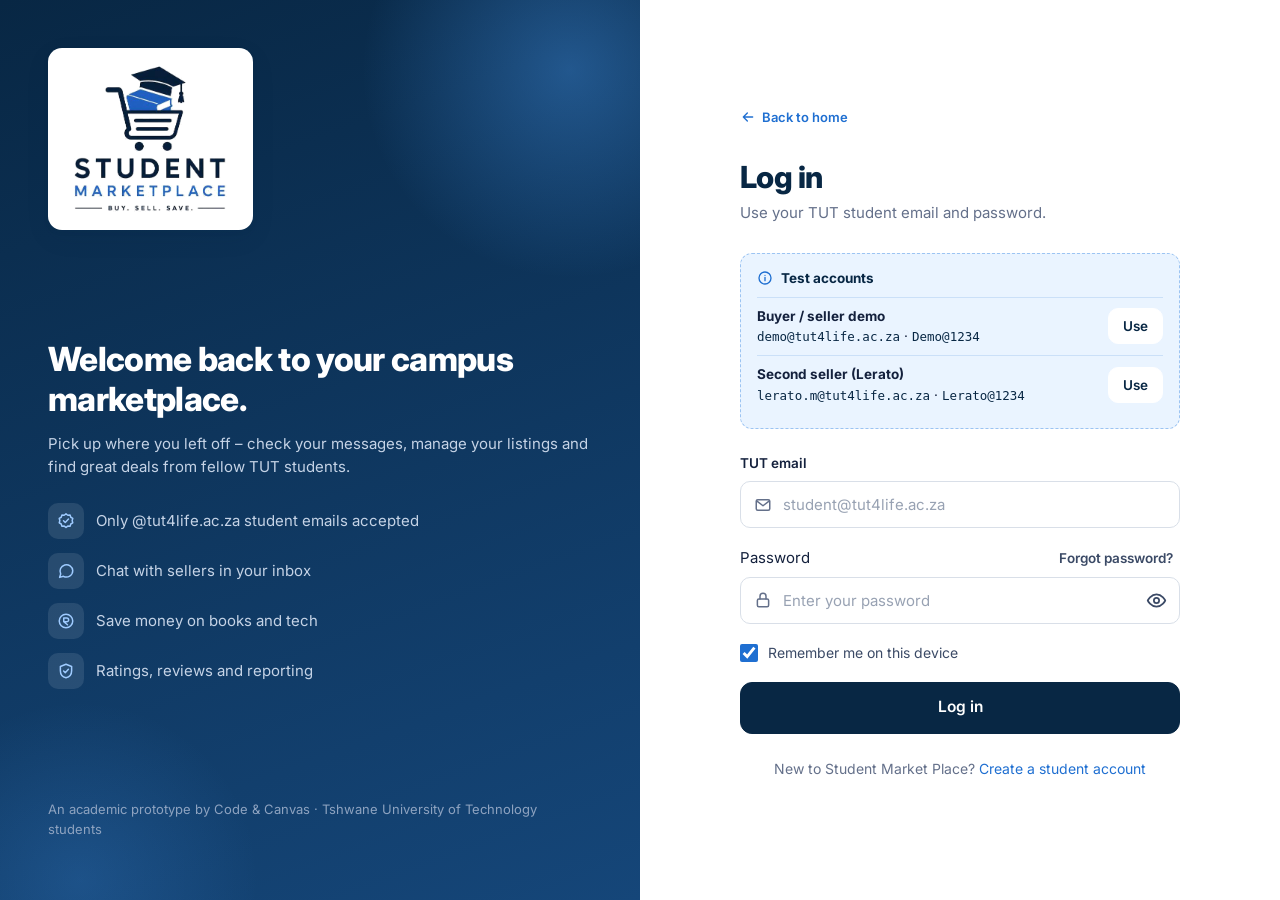
==== commit 74b61248: "Update footer contact details and remove demo wording Co-Authored-By: Claude Opus 5.5 <noreply@anthr" ====
--- a/login.html
+++ b/login.html
@@ -40,7 +40,7 @@
         <p class="lead">Use your TUT student email and password.</p>
 
         <div class="demo-box" id="demo-box">
-          <div class="demo-title"><svg viewBox="0 0 24 24" fill="none" stroke="currentColor" stroke-width="2" stroke-linecap="round" aria-hidden="true"><circle cx="12" cy="12" r="9"/><path d="M12 11v5M12 8h.01"/></svg>Demo accounts for testing</div>
+          <div class="demo-title"><svg viewBox="0 0 24 24" fill="none" stroke="currentColor" stroke-width="2" stroke-linecap="round" aria-hidden="true"><circle cx="12" cy="12" r="9"/><path d="M12 11v5M12 8h.01"/></svg>Test accounts</div>
           <div class="demo-account">
             <div><strong>Buyer / seller demo</strong><br><code>demo@tut4life.ac.za</code> · <code>Demo@1234</code></div>
             <button type="button" class="btn btn-sm btn-white" data-demo="demo@tut4life.ac.za|Demo@1234">Use</button>
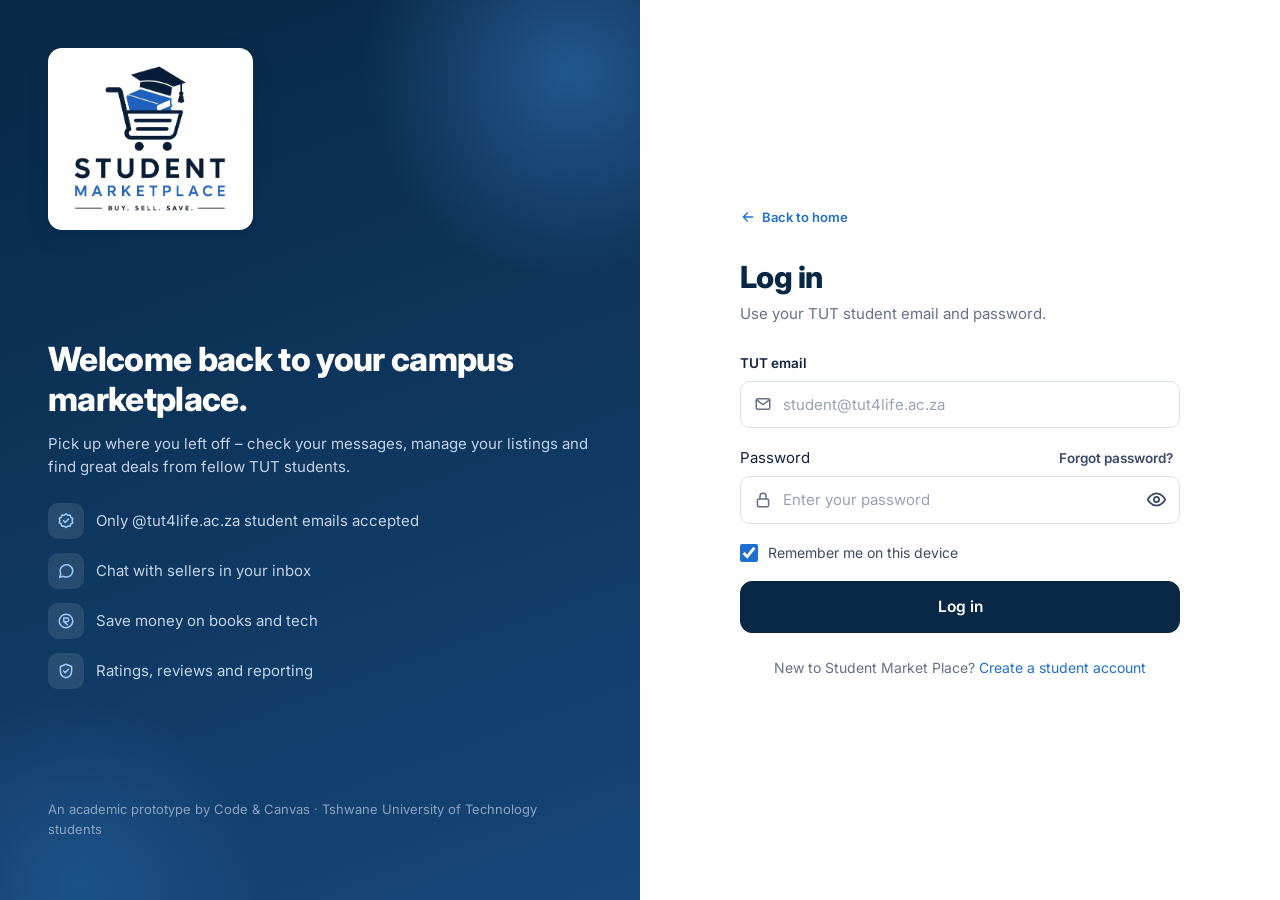
==== commit caad0995: "Remove test accounts box from login page Co-Authored-By: Claude Opus 5.5 <noreply@anthropic.com>" ====
--- a/login.html
+++ b/login.html
@@ -39,18 +39,6 @@
         <h1>Log in</h1>
         <p class="lead">Use your TUT student email and password.</p>
 
-        <div class="demo-box" id="demo-box">
-          <div class="demo-title"><svg viewBox="0 0 24 24" fill="none" stroke="currentColor" stroke-width="2" stroke-linecap="round" aria-hidden="true"><circle cx="12" cy="12" r="9"/><path d="M12 11v5M12 8h.01"/></svg>Test accounts</div>
-          <div class="demo-account">
-            <div><strong>Buyer / seller demo</strong><br><code>demo@tut4life.ac.za</code> · <code>Demo@1234</code></div>
-            <button type="button" class="btn btn-sm btn-white" data-demo="demo@tut4life.ac.za|Demo@1234">Use</button>
-          </div>
-          <div class="demo-account">
-            <div><strong>Second seller (Lerato)</strong><br><code>lerato.m@tut4life.ac.za</code> · <code>Lerato@1234</code></div>
-            <button type="button" class="btn btn-sm btn-white" data-demo="lerato.m@tut4life.ac.za|Lerato@1234">Use</button>
-          </div>
-        </div>
-
         <div id="form-alert" aria-live="assertive"></div>
 
         <form id="login-form" class="form-grid" novalidate>
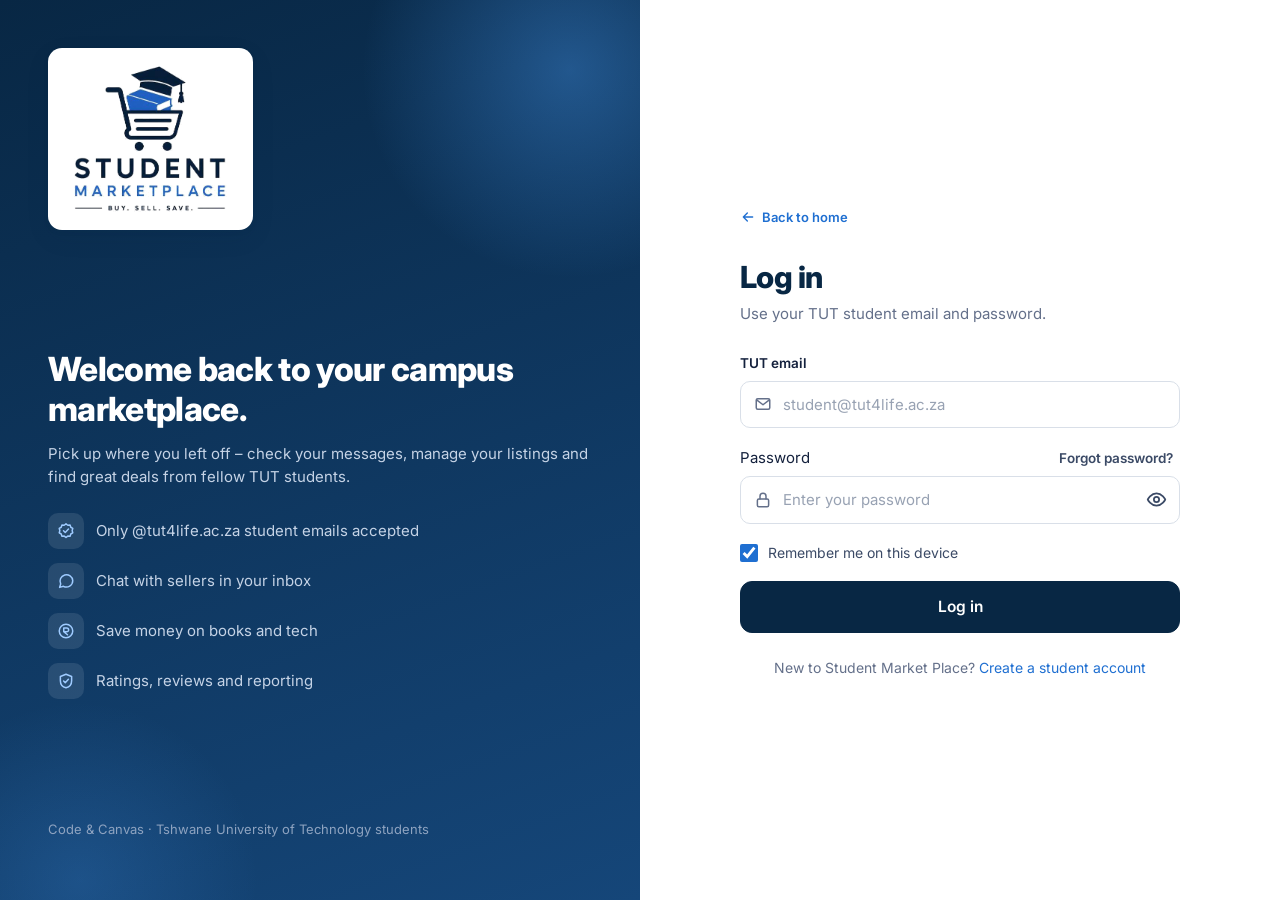
==== commit 7e82f2a1: "Remove prototype and disclaimer notices from site Co-Authored-By: Claude Opus 5.5 <noreply@anthropic" ====
--- a/login.html
+++ b/login.html
@@ -26,7 +26,7 @@
         <p>Pick up where you left off – check your messages, manage your listings and find great deals from fellow TUT students.</p>
         <ul id="aside-points"></ul>
       </div>
-      <p class="aside-foot">An academic prototype by Code &amp; Canvas · Tshwane University of Technology students</p>
+      <p class="aside-foot">Code &amp; Canvas · Tshwane University of Technology students</p>
     </aside>
 
     <div class="auth-main">
